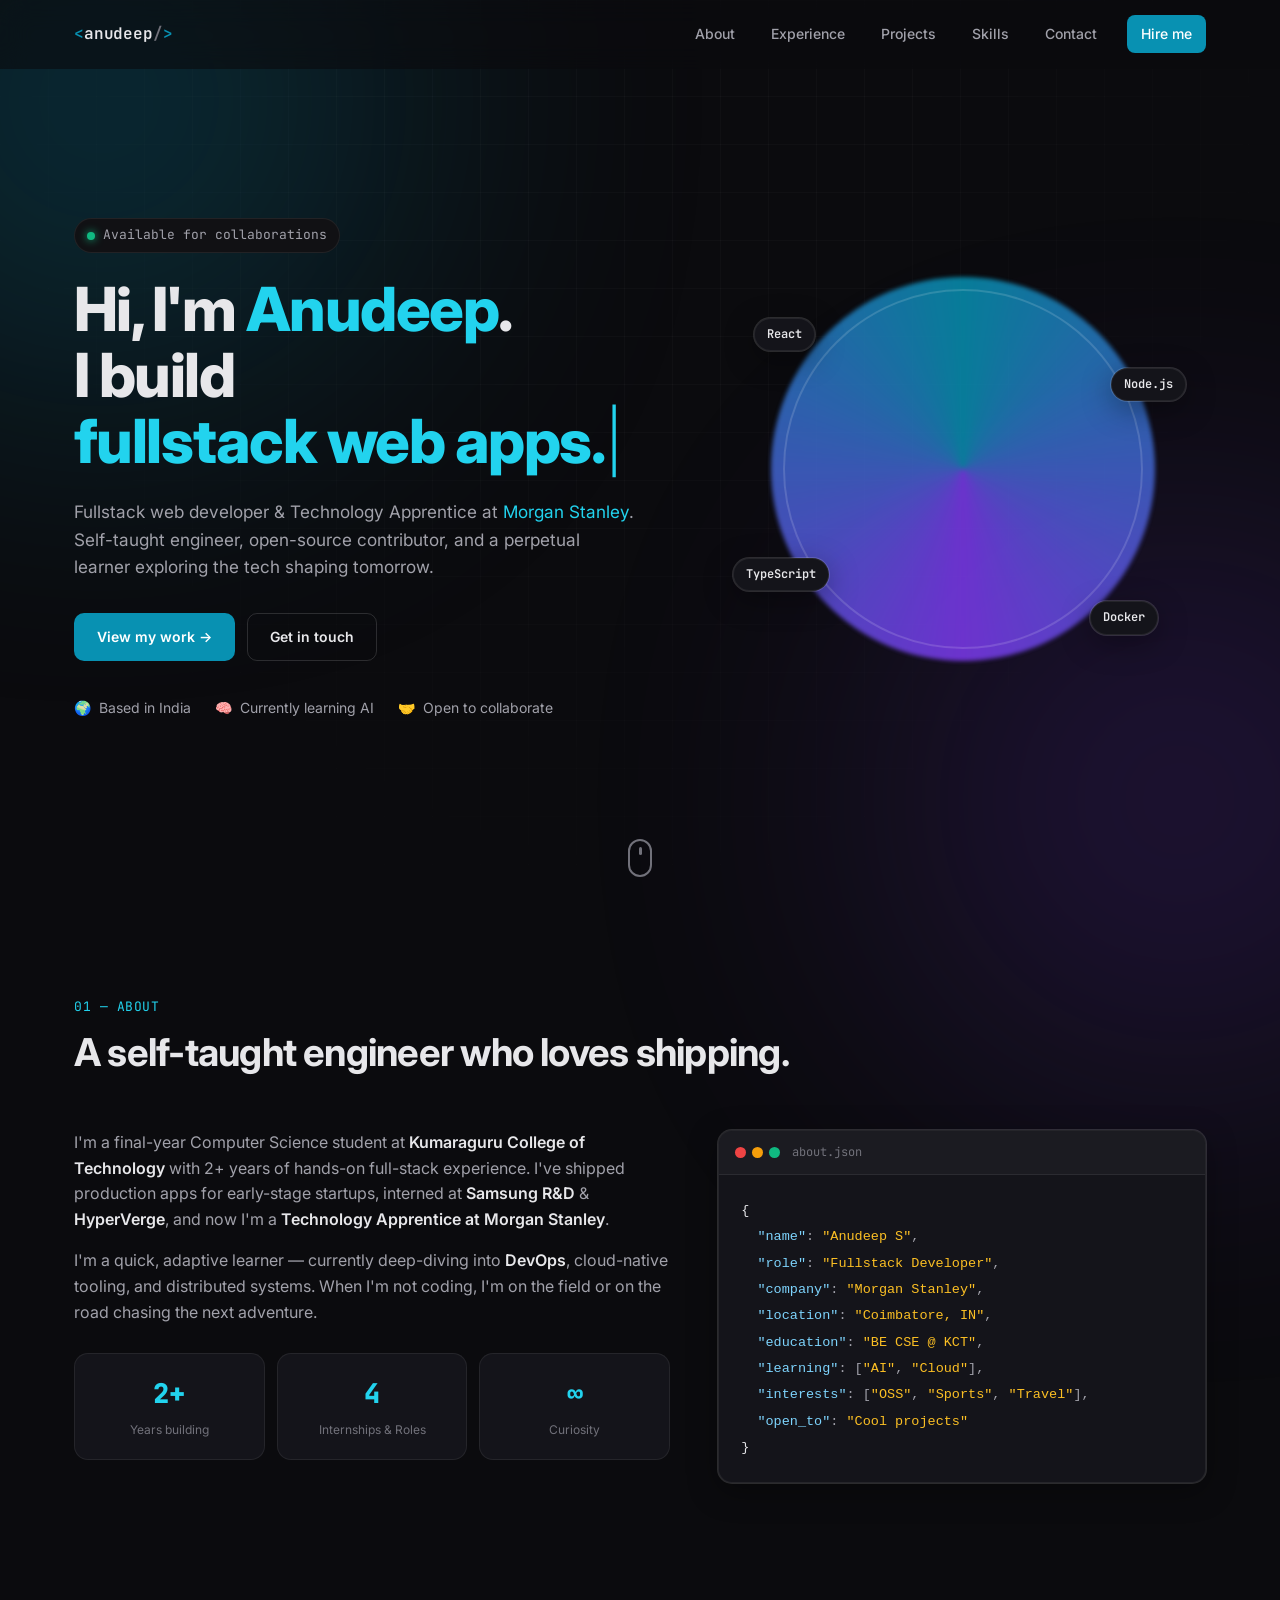
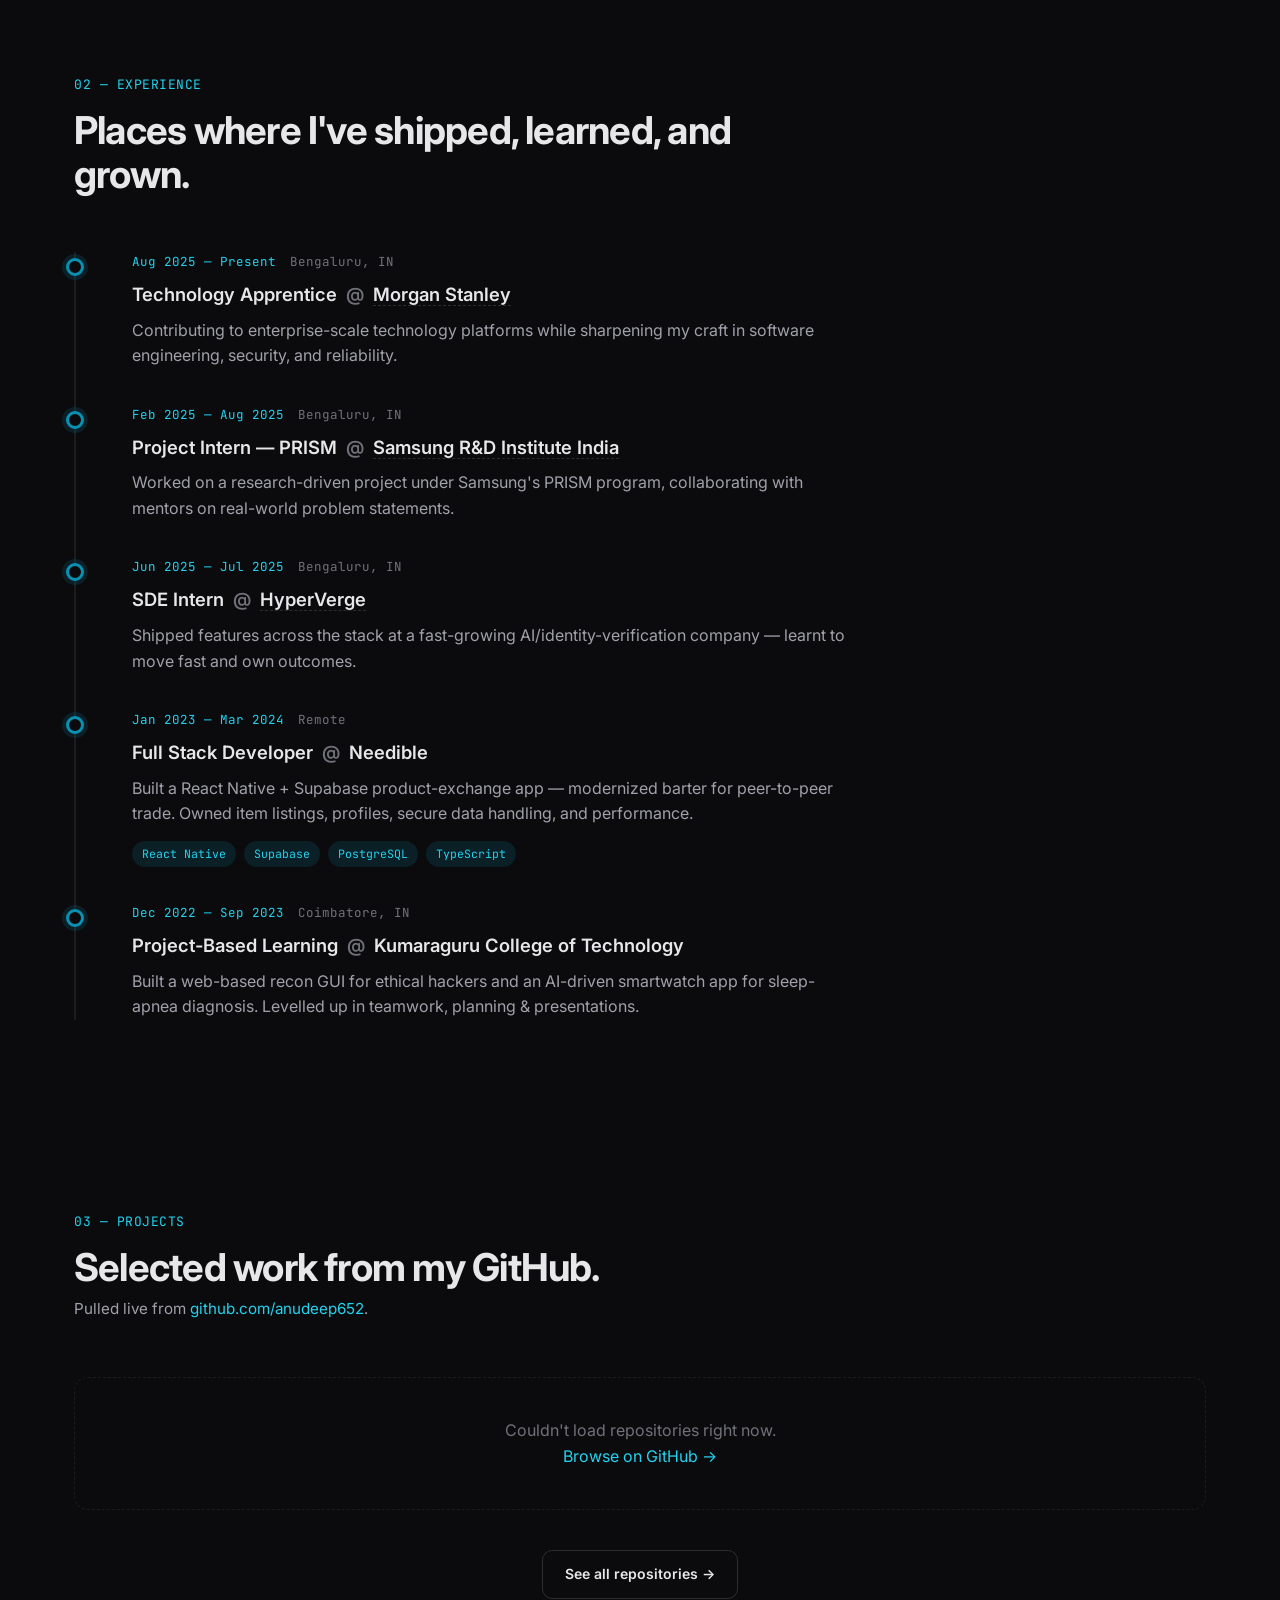
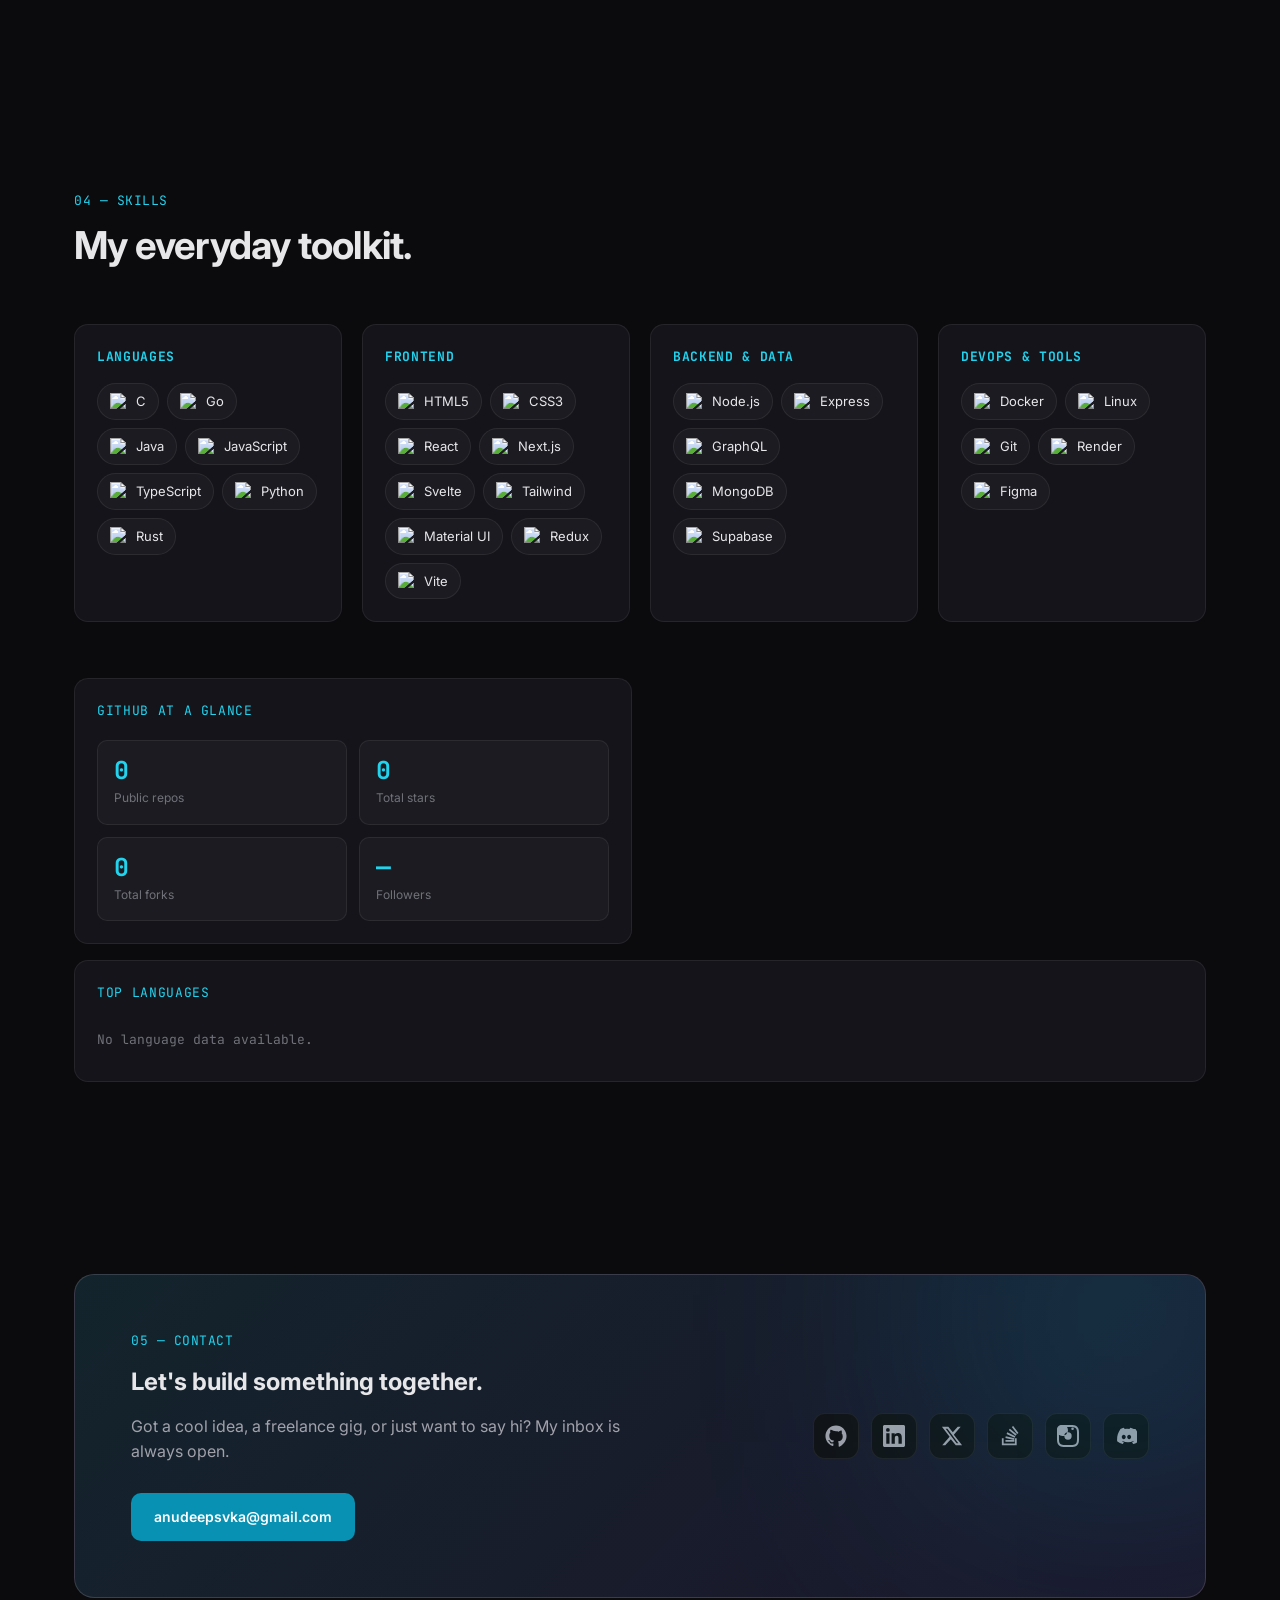
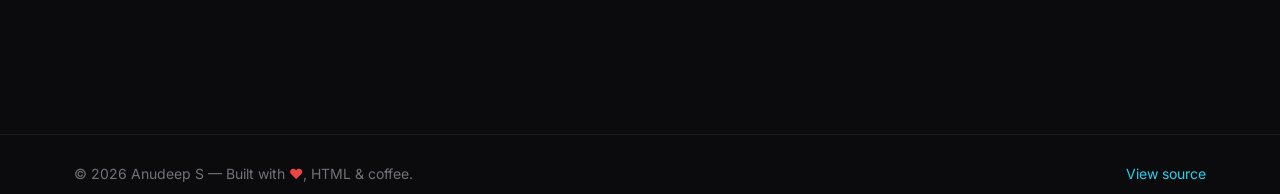
==== index.html @ e8a128c2 "add portfolio page" ====
<!doctype html>
<html lang="en">
  <head>
    <meta charset="UTF-8" />
    <meta http-equiv="X-UA-Compatible" content="IE=edge" />
    <meta name="viewport" content="width=device-width, initial-scale=1.0" />
    <meta name="theme-color" content="#0891b2" />

    <title>Anudeep S — Fullstack Developer</title>
    <meta
      name="description"
      content="Anudeep S — Fullstack Web Developer, Technology Apprentice at Morgan Stanley. Engineer by passion, tech explorer, open-source contributor."
    />
    <meta name="author" content="Anudeep S" />
    <meta
      name="keywords"
      content="Anudeep, Anudeep S, Fullstack Developer, Morgan Stanley, Portfolio, React, Node.js, TypeScript, Coimbatore, India"
    />

    <!-- Open Graph -->
    <meta property="og:type" content="website" />
    <meta property="og:title" content="Anudeep S — Fullstack Developer" />
    <meta
      property="og:description"
      content="Engineer by passion. Building & sharing through code. Technology Apprentice @ Morgan Stanley."
    />
    <meta property="og:url" content="https://anudeep.live" />
    <meta property="og:image" content="https://github.com/anudeep652.png" />

    <!-- Twitter -->
    <meta name="twitter:card" content="summary_large_image" />
    <meta name="twitter:title" content="Anudeep S — Fullstack Developer" />
    <meta
      name="twitter:description"
      content="Engineer by passion. Building & sharing through code."
    />
    <meta name="twitter:image" content="https://github.com/anudeep652.png" />

    <link rel="canonical" href="https://anudeep.live" />

    <!-- Favicon -->
    <link
      rel="icon"
      type="image/svg+xml"
      href="data:image/svg+xml,%3Csvg xmlns='http://www.w3.org/2000/svg' viewBox='0 0 100 100'%3E%3Crect width='100' height='100' rx='22' fill='%231c1917'/%3E%3Ctext x='50' y='66' font-family='ui-monospace,Menlo,monospace' font-size='52' font-weight='700' text-anchor='middle' fill='%230891b2'%3EA%3C/text%3E%3C/svg%3E"
    />

    <!-- Fonts -->
    <link rel="preconnect" href="https://fonts.googleapis.com" />
    <link rel="preconnect" href="https://fonts.gstatic.com" crossorigin />
    <link
      href="https://fonts.googleapis.com/css2?family=Inter:wght@300;400;500;600;700;800&family=JetBrains+Mono:wght@400;500;600&display=swap"
      rel="stylesheet"
    />

    <link rel="stylesheet" href="assets/style.css" />
  </head>
  <body>
    <!-- Background -->
    <div class="bg-grid" aria-hidden="true"></div>
    <div class="bg-glow bg-glow-1" aria-hidden="true"></div>
    <div class="bg-glow bg-glow-2" aria-hidden="true"></div>

    <!-- Navbar -->
    <header class="nav" id="nav">
      <div class="container nav-inner">
        <a href="#home" class="nav-logo">
          <span class="logo-bracket">&lt;</span>anudeep<span class="logo-slash"
            >/</span
          ><span class="logo-bracket">&gt;</span>
        </a>

        <nav class="nav-links" id="navLinks">
          <a href="#about">About</a>
          <a href="#experience">Experience</a>
          <a href="#projects">Projects</a>
          <a href="#skills">Skills</a>
          <a href="#contact">Contact</a>
          <a class="nav-cta" href="mailto:anudeepsvka@gmail.com">Hire me</a>
        </nav>

        <button
          class="nav-toggle"
          id="navToggle"
          aria-label="Toggle navigation"
          aria-expanded="false"
        >
          <span></span><span></span><span></span>
        </button>
      </div>
    </header>

    <main>
      <!-- Hero -->
      <section class="hero" id="home">
        <div class="container hero-inner">
          <div class="hero-left reveal">
            <p class="eyebrow">
              <span class="dot"></span> Available for collaborations
            </p>
            <h1 class="hero-title">
              Hi, I'm <span class="accent">Anudeep</span>.<br />
              <span class="typed-wrap"
                >I build <span id="typed" class="typed"></span
                ><span class="caret">|</span></span
              >
            </h1>
            <p class="hero-sub">
              Fullstack web developer & Technology Apprentice at
              <a
                href="https://www.morganstanley.com"
                target="_blank"
                rel="noreferrer"
                >Morgan Stanley</a
              >. Self-taught engineer, open-source contributor, and a perpetual
              learner exploring the tech shaping tomorrow.
            </p>

            <div class="hero-cta">
              <a class="btn btn-primary" href="#projects">View my work →</a>
              <a class="btn btn-ghost" href="mailto:anudeepsvka@gmail.com"
                >Get in touch</a
              >
            </div>

            <ul class="hero-meta">
              <li><span>🌍</span> Based in India</li>
              <li><span>🧠</span> Currently learning AI</li>
              <li><span>🤝</span> Open to collaborate</li>
            </ul>
          </div>

          <div class="hero-right reveal">
            <div class="avatar-wrap">
              <div class="avatar-ring"></div>
              <img
                class="avatar"
                src="https://github.com/anudeep652.png?size=460"
                alt="Anudeep S"
                loading="lazy"
                onerror="
                  this.onerror = null;
                  this.src = 'https://avatars.githubusercontent.com/anudeep652';
                "
              />
              <div class="floater f1">React</div>
              <div class="floater f2">Node.js</div>
              <div class="floater f3">TypeScript</div>
              <div class="floater f4">Docker</div>
            </div>
          </div>
        </div>

        <a href="#about" class="scroll-cue" aria-label="Scroll to about">
          <span></span>
        </a>
      </section>

      <!-- About -->
      <section class="section" id="about">
        <div class="container">
          <div class="section-head reveal">
            <p class="kicker">01 — About</p>
            <h2>A self-taught engineer who loves shipping.</h2>
          </div>

          <div class="about-grid">
            <div class="about-text reveal">
              <p>
                I'm a final-year Computer Science student at
                <strong>Kumaraguru College of Technology</strong> with 2+ years
                of hands-on full-stack experience. I've shipped production apps
                for early-stage startups, interned at
                <strong>Samsung R&amp;D</strong> &amp;
                <strong>HyperVerge</strong>, and now I'm a
                <strong>Technology Apprentice at Morgan Stanley</strong>.
              </p>
              <p>
                I'm a quick, adaptive learner — currently deep-diving into
                <strong>DevOps</strong>, cloud-native tooling, and distributed
                systems. When I'm not coding, I'm on the field or on the road
                chasing the next adventure.
              </p>

              <div class="quick-facts">
                <div class="fact">
                  <span class="fact-num">2+</span>
                  <span class="fact-label">Years building</span>
                </div>
                <div class="fact">
                  <span class="fact-num">4</span>
                  <span class="fact-label">Internships &amp; Roles</span>
                </div>
                <div class="fact">
                  <span class="fact-num">∞</span>
                  <span class="fact-label">Curiosity</span>
                </div>
              </div>
            </div>

            <aside class="about-card reveal">
              <div class="card-header">
                <span class="card-dots"><i></i><i></i><i></i></span>
                <span class="card-title">about.json</span>
              </div>
              <pre class="card-body"><code><span class="tk-p">{</span>
  <span class="tk-k">"name"</span>: <span class="tk-s">"Anudeep S"</span>,
  <span class="tk-k">"role"</span>: <span class="tk-s">"Fullstack Developer"</span>,
  <span class="tk-k">"company"</span>: <span class="tk-s">"Morgan Stanley"</span>,
  <span class="tk-k">"location"</span>: <span class="tk-s">"Coimbatore, IN"</span>,
  <span class="tk-k">"education"</span>: <span class="tk-s">"BE CSE @ KCT"</span>,
  <span class="tk-k">"learning"</span>: [<span class="tk-s">"AI"</span>, <span class="tk-s">"Cloud"</span>],
  <span class="tk-k">"interests"</span>: [<span class="tk-s">"OSS"</span>, <span class="tk-s">"Sports"</span>, <span class="tk-s">"Travel"</span>],
  <span class="tk-k">"open_to"</span>: <span class="tk-s">"Cool projects"</span>
<span class="tk-p">}</span></code></pre>
            </aside>
          </div>
        </div>
      </section>

      <!-- Experience -->
      <section class="section" id="experience">
        <div class="container">
          <div class="section-head reveal">
            <p class="kicker">02 — Experience</p>
            <h2>Places where I've shipped, learned, and grown.</h2>
          </div>

          <ol class="timeline">
            <li class="t-item reveal">
              <div class="t-dot"></div>
              <div class="t-content">
                <div class="t-meta">
                  <span class="t-date">Aug 2025 — Present</span>
                  <span class="t-loc">Bengaluru, IN</span>
                </div>
                <h3>
                  Technology Apprentice <span class="at">@</span>
                  <a
                    href="https://www.morganstanley.com"
                    target="_blank"
                    rel="noreferrer"
                    >Morgan Stanley</a
                  >
                </h3>
                <p>
                  Contributing to enterprise-scale technology platforms while
                  sharpening my craft in software engineering, security, and
                  reliability.
                </p>
              </div>
            </li>

            <li class="t-item reveal">
              <div class="t-dot"></div>
              <div class="t-content">
                <div class="t-meta">
                  <span class="t-date">Feb 2025 — Aug 2025</span>
                  <span class="t-loc">Bengaluru, IN</span>
                </div>
                <h3>
                  Project Intern — PRISM <span class="at">@</span>
                  <a
                    href="https://research.samsung.com/sri-b"
                    target="_blank"
                    rel="noreferrer"
                    >Samsung R&amp;D Institute India</a
                  >
                </h3>
                <p>
                  Worked on a research-driven project under Samsung's PRISM
                  program, collaborating with mentors on real-world problem
                  statements.
                </p>
              </div>
            </li>

            <li class="t-item reveal">
              <div class="t-dot"></div>
              <div class="t-content">
                <div class="t-meta">
                  <span class="t-date">Jun 2025 — Jul 2025</span>
                  <span class="t-loc">Bengaluru, IN</span>
                </div>
                <h3>
                  SDE Intern <span class="at">@</span>
                  <a
                    href="https://hyperverge.co"
                    target="_blank"
                    rel="noreferrer"
                    >HyperVerge</a
                  >
                </h3>
                <p>
                  Shipped features across the stack at a fast-growing
                  AI/identity-verification company — learnt to move fast and own
                  outcomes.
                </p>
              </div>
            </li>

            <li class="t-item reveal">
              <div class="t-dot"></div>
              <div class="t-content">
                <div class="t-meta">
                  <span class="t-date">Jan 2023 — Mar 2024</span>
                  <span class="t-loc">Remote</span>
                </div>
                <h3>Full Stack Developer <span class="at">@</span> Needible</h3>
                <p>
                  Built a React Native + Supabase product-exchange app —
                  modernized barter for peer-to-peer trade. Owned item listings,
                  profiles, secure data handling, and performance.
                </p>
                <ul class="t-tags">
                  <li>React Native</li>
                  <li>Supabase</li>
                  <li>PostgreSQL</li>
                  <li>TypeScript</li>
                </ul>
              </div>
            </li>

            <li class="t-item reveal">
              <div class="t-dot"></div>
              <div class="t-content">
                <div class="t-meta">
                  <span class="t-date">Dec 2022 — Sep 2023</span>
                  <span class="t-loc">Coimbatore, IN</span>
                </div>
                <h3>
                  Project-Based Learning <span class="at">@</span> Kumaraguru
                  College of Technology
                </h3>
                <p>
                  Built a web-based recon GUI for ethical hackers and an
                  AI-driven smartwatch app for sleep-apnea diagnosis. Levelled
                  up in teamwork, planning &amp; presentations.
                </p>
              </div>
            </li>
          </ol>
        </div>
      </section>

      <!-- Projects -->
      <section class="section" id="projects">
        <div class="container">
          <div class="section-head reveal">
            <p class="kicker">03 — Projects</p>
            <h2>Selected work from my GitHub.</h2>
            <p class="section-sub">
              Pulled live from
              <a
                href="https://github.com/anudeep652"
                target="_blank"
                rel="noreferrer"
                >github.com/anudeep652</a
              >.
            </p>
          </div>

          <div id="projectsGrid" class="projects-grid">
            <!-- Skeleton loaders -->
            <div class="proj-card skeleton"></div>
            <div class="proj-card skeleton"></div>
            <div class="proj-card skeleton"></div>
            <div class="proj-card skeleton"></div>
            <div class="proj-card skeleton"></div>
            <div class="proj-card skeleton"></div>
          </div>

          <div class="center reveal">
            <a
              class="btn btn-ghost"
              href="https://github.com/anudeep652?tab=repositories"
              target="_blank"
              rel="noreferrer"
              >See all repositories →</a
            >
          </div>
        </div>
      </section>

      <!-- Skills -->
      <section class="section" id="skills">
        <div class="container">
          <div class="section-head reveal">
            <p class="kicker">04 — Skills</p>
            <h2>My everyday toolkit.</h2>
          </div>

          <div class="skills-wrap">
            <div class="skill-group reveal">
              <h4>Languages</h4>
              <div
                class="skill-chips"
                data-skills='[
              ["C","https://docs.microsoft.com/en-us/cpp/?view=msvc-170","c-colored.svg"],
              ["Go","https://go.dev/doc/","go-colored.svg"],
              ["Java","https://www.oracle.com/java/","java-colored.svg"],
              ["JavaScript","https://developer.mozilla.org/en-US/docs/Web/JavaScript","javascript-colored.svg"],
              ["TypeScript","https://www.typescriptlang.org/","typescript-colored.svg"],
              ["Python","https://www.python.org/","python-colored.svg"],
              ["Rust","https://www.rust-lang.org/","rust-colored.svg"]
            ]'
              ></div>
            </div>

            <div class="skill-group reveal">
              <h4>Frontend</h4>
              <div
                class="skill-chips"
                data-skills='[
              ["HTML5","https://developer.mozilla.org/en-US/docs/Glossary/HTML5","html5-colored.svg"],
              ["CSS3","https://www.w3.org/TR/CSS/#css","css3-colored.svg"],
              ["React","https://reactjs.org/","react-colored.svg"],
              ["Next.js","https://nextjs.org/docs","nextjs-colored.svg"],
              ["Svelte","https://svelte.dev/","svelte-colored.svg"],
              ["Tailwind","https://tailwindcss.com/","tailwindcss-colored.svg"],
              ["Material UI","https://mui.com/","materialui-colored.svg"],
              ["Redux","https://redux.js.org/","redux-colored.svg"],
              ["Vite","https://vitejs.dev/","vite-colored.svg"]
            ]'
              ></div>
            </div>

            <div class="skill-group reveal">
              <h4>Backend &amp; Data</h4>
              <div
                class="skill-chips"
                data-skills='[
              ["Node.js","https://nodejs.org/en/","nodejs-colored.svg"],
              ["Express","https://expressjs.com/","express-colored.svg"],
              ["GraphQL","https://graphql.org/","graphql-colored.svg"],
              ["MongoDB","https://www.mongodb.com/","mongodb-colored.svg"],
              ["Supabase","https://supabase.io/","supabase-colored.svg"]
            ]'
              ></div>
            </div>

            <div class="skill-group reveal">
              <h4>DevOps &amp; Tools</h4>
              <div
                class="skill-chips"
                data-skills='[
              ["Docker","https://www.docker.com/","docker-colored.svg"],
              ["Linux","https://www.linux.org","linux-colored.svg"],
              ["Git","https://git-scm.com/","git-colored.svg"],
              ["Render","https://render.com/","render-colored.svg"],
              ["Figma","https://www.figma.com/","figma-colored.svg"]
            ]'
              ></div>
            </div>
          </div>

          <div class="gh-stats reveal">
            <div class="stat-panel">
              <p class="stat-panel-title">GitHub at a glance</p>
              <div class="stat-grid" id="ghStats" aria-live="polite">
                <div class="stat-num-card skeleton-mini"></div>
                <div class="stat-num-card skeleton-mini"></div>
                <div class="stat-num-card skeleton-mini"></div>
                <div class="stat-num-card skeleton-mini"></div>
              </div>
            </div>

            <div class="stat-panel stat-streak-wrap">
              <p class="stat-panel-title">Contribution streak</p>
              <img
                class="stat-streak"
                loading="lazy"
                src="https://github-readme-streak-stats.herokuapp.com/?user=anudeep652&stroke=ffffff&background=14141a&ring=0891b2&fire=0891b2&currStreakNum=ffffff&currStreakLabel=0891b2&sideNums=ffffff&sideLabels=ffffff&dates=a1a1aa&hide_border=true"
                alt="GitHub contribution streak"
                onerror="this.closest('.stat-panel').style.display = 'none'"
              />
            </div>

            <div class="stat-panel stat-panel-wide">
              <p class="stat-panel-title">Top languages</p>
              <div class="lang-bars" id="ghLangs" aria-live="polite">
                <div class="lang-bar-placeholder">Loading languages…</div>
              </div>
            </div>
          </div>
        </div>
      </section>

      <!-- Contact -->
      <section class="section" id="contact">
        <div class="container">
          <div class="contact-card reveal">
            <div>
              <p class="kicker">05 — Contact</p>
              <h2>Let's build something together.</h2>
              <p class="contact-sub">
                Got a cool idea, a freelance gig, or just want to say hi? My
                inbox is always open.
              </p>
              <a class="btn btn-primary" href="mailto:anudeepsvka@gmail.com"
                >anudeepsvka@gmail.com</a
              >
            </div>

            <ul class="socials" aria-label="Social links">
              <li>
                <a
                  href="https://github.com/anudeep652"
                  target="_blank"
                  rel="noreferrer"
                  aria-label="GitHub"
                >
                  <svg
                    viewBox="0 0 24 24"
                    width="22"
                    height="22"
                    fill="currentColor"
                    aria-hidden="true"
                  >
                    <path
                      d="M12 .5C5.73.5.5 5.73.5 12c0 5.08 3.29 9.39 7.86 10.91.58.11.79-.25.79-.56v-2.18c-3.2.7-3.88-1.36-3.88-1.36-.52-1.33-1.27-1.68-1.27-1.68-1.04-.71.08-.7.08-.7 1.15.08 1.76 1.18 1.76 1.18 1.02 1.75 2.68 1.25 3.34.96.1-.74.4-1.25.72-1.54-2.55-.29-5.23-1.28-5.23-5.69 0-1.26.45-2.29 1.18-3.1-.12-.29-.51-1.46.11-3.05 0 0 .97-.31 3.18 1.18A11.1 11.1 0 0112 6.84c.98 0 1.96.13 2.87.39 2.21-1.49 3.18-1.18 3.18-1.18.62 1.59.23 2.76.11 3.05.73.81 1.18 1.84 1.18 3.1 0 4.42-2.69 5.39-5.25 5.68.41.36.78 1.06.78 2.13v3.16c0 .31.21.68.8.56C20.21 21.39 23.5 17.08 23.5 12 23.5 5.73 18.27.5 12 .5z"
                    />
                  </svg>
                </a>
              </li>
              <li>
                <a
                  href="https://www.linkedin.com/in/anudeep-s/"
                  target="_blank"
                  rel="noreferrer"
                  aria-label="LinkedIn"
                >
                  <svg
                    viewBox="0 0 24 24"
                    width="22"
                    height="22"
                    fill="currentColor"
                    aria-hidden="true"
                  >
                    <path
                      d="M20.45 20.45h-3.55v-5.57c0-1.33-.03-3.04-1.85-3.04-1.86 0-2.14 1.45-2.14 2.94v5.67H9.36V9h3.41v1.56h.05c.48-.9 1.65-1.85 3.39-1.85 3.62 0 4.29 2.39 4.29 5.5v6.24zM5.34 7.43a2.06 2.06 0 110-4.12 2.06 2.06 0 010 4.12zM7.12 20.45H3.56V9h3.56v11.45zM22.22 0H1.77C.79 0 0 .77 0 1.72v20.56C0 23.23.79 24 1.77 24h20.45c.98 0 1.78-.77 1.78-1.72V1.72C24 .77 23.2 0 22.22 0z"
                    />
                  </svg>
                </a>
              </li>
              <li>
                <a
                  href="https://twitter.com/Anudeep1856980"
                  target="_blank"
                  rel="noreferrer"
                  aria-label="Twitter / X"
                >
                  <svg
                    viewBox="0 0 24 24"
                    width="22"
                    height="22"
                    fill="currentColor"
                    aria-hidden="true"
                  >
                    <path
                      d="M18.244 2H21.5l-7.51 8.58L23 22h-6.873l-5.39-6.49L4.62 22H1.36l8.04-9.19L1 2h7.005l4.87 5.96L18.244 2zm-1.205 18h1.83L7.06 4H5.114l11.925 16z"
                    />
                  </svg>
                </a>
              </li>
              <li>
                <a
                  href="https://stackoverflow.com/users/16038633/anudeep"
                  target="_blank"
                  rel="noreferrer"
                  aria-label="Stack Overflow"
                >
                  <svg
                    viewBox="0 0 24 24"
                    width="22"
                    height="22"
                    fill="currentColor"
                    aria-hidden="true"
                  >
                    <path
                      d="M17.36 20.13v-5.78h1.93V22H3.13v-7.65h1.93v5.78h12.3zM6.99 14.27l9.48 1.99.39-1.88-9.48-1.99-.39 1.88zM8.24 9.78l8.79 4.1.82-1.74-8.79-4.11-.82 1.75zm2.43-4.27l7.44 6.18 1.22-1.47-7.44-6.18-1.22 1.47zM15.5 1l-1.56 1.15 5.78 7.78 1.56-1.15L15.5 1zM7.05 18.23h9.69v-1.93H7.05v1.93z"
                    />
                  </svg>
                </a>
              </li>
              <li>
                <a
                  href="https://www.instagram.com/anu_deep_cr7/"
                  target="_blank"
                  rel="noreferrer"
                  aria-label="Instagram"
                >
                  <svg
                    viewBox="0 0 24 24"
                    width="22"
                    height="22"
                    fill="currentColor"
                    aria-hidden="true"
                  >
                    <path
                      d="M12 2.16c3.2 0 3.58.01 4.85.07 1.17.05 1.81.25 2.23.41.56.22.96.48 1.38.9.42.42.68.82.9 1.38.16.42.36 1.06.41 2.23.06 1.27.07 1.65.07 4.85s-.01 3.58-.07 4.85c-.05 1.17-.25 1.81-.41 2.23-.22.56-.48.96-.9 1.38-.42.42-.82.68-1.38.9-.42.16-1.06.36-2.23.41-1.27.06-1.65.07-4.85.07s-3.58-.01-4.85-.07c-1.17-.05-1.81-.25-2.23-.41-.56-.22-.96-.48-1.38-.9-.42-.42-.68-.82-.9-1.38-.16-.42-.36-1.06-.41-2.23C2.17 15.58 2.16 15.2 2.16 12s.01-3.58.07-4.85c.05-1.17.25-1.81.41-2.23.22-.56.48-.96.9-1.38.42-.42.82-.68 1.38-.9.42-.16 1.06-.36 2.23-.41C8.42 2.17 8.8 2.16 12 2.16M12 0C8.74 0 8.33.01 7.05.07 5.78.13 4.9.34 4.14.63a5.9 5.9 0 00-2.13 1.39A5.9 5.9 0 00.63 4.14C.34 4.9.13 5.78.07 7.05.01 8.33 0 8.74 0 12s.01 3.67.07 4.95c.06 1.27.27 2.15.56 2.91.3.79.7 1.46 1.39 2.13.67.69 1.34 1.09 2.13 1.39.76.29 1.64.5 2.91.56C8.33 23.99 8.74 24 12 24s3.67-.01 4.95-.07c1.27-.06 2.15-.27 2.91-.56a5.9 5.9 0 002.13-1.39 5.9 5.9 0 001.39-2.13c.29-.76.5-1.64.56-2.91.06-1.28.07-1.69.07-4.95s-.01-3.67-.07-4.95c-.06-1.27-.27-2.15-.56-2.91a5.9 5.9 0 00-1.39-2.13A5.9 5.9 0 0019.86.63C19.1.34 18.22.13 16.95.07 15.67.01 15.26 0 12 0zm0 5.84A6.16 6.16 0 105.84 12 6.16 6.16 0 0012 5.84zm0 10.16A4 4 0 1116 12a4 4 0 01-4 4zm6.41-11.85a1.44 1.44 0 11-1.44-1.44 1.44 1.44 0 011.44 1.44z"
                    />
                  </svg>
                </a>
              </li>
              <li>
                <a
                  href="https://discord.com/users/therizzard"
                  target="_blank"
                  rel="noreferrer"
                  aria-label="Discord"
                >
                  <svg
                    viewBox="0 0 24 24"
                    width="22"
                    height="22"
                    fill="currentColor"
                    aria-hidden="true"
                  >
                    <path
                      d="M20.317 4.369A19.79 19.79 0 0016.558 3a14.95 14.95 0 00-.671 1.378 18.27 18.27 0 00-5.487 0A14.96 14.96 0 009.732 3a19.74 19.74 0 00-3.762 1.369C2.79 8.92 1.953 13.36 2.372 17.74a19.93 19.93 0 005.99 3.03 14.7 14.7 0 001.276-2.07 12.84 12.84 0 01-2.012-.96c.169-.124.334-.253.494-.385a14.16 14.16 0 0012.06 0c.16.132.325.261.494.385a12.9 12.9 0 01-2.015.96 14.7 14.7 0 001.276 2.07 19.94 19.94 0 005.992-3.03c.5-5.18-.832-9.58-3.61-13.37zM9.546 15.49c-1.183 0-2.155-1.085-2.155-2.42 0-1.335.953-2.42 2.155-2.42 1.2 0 2.173 1.094 2.155 2.42 0 1.335-.954 2.42-2.155 2.42zm5.908 0c-1.183 0-2.155-1.085-2.155-2.42 0-1.335.953-2.42 2.155-2.42 1.2 0 2.173 1.094 2.155 2.42 0 1.335-.954 2.42-2.155 2.42z"
                    />
                  </svg>
                </a>
              </li>
            </ul>
          </div>
        </div>
      </section>
    </main>

    <footer class="footer">
      <div class="container footer-inner">
        <p>
          © <span id="year"></span> Anudeep S — Built with
          <span class="heart">♥</span>, HTML &amp; coffee.
        </p>
        <p>
          <a
            href="https://github.com/anudeep652/anudeep652.github.io"
            target="_blank"
            rel="noreferrer"
            >View source</a
          >
        </p>
      </div>
    </footer>

    <script src="assets/script.js"></script>
  </body>
</html>
---- assets/style.css ----
/* ============================================================
   Anudeep S — Portfolio
   Theme: Deep dark + cyan accent
============================================================ */

:root {
  --bg: #0b0b0e;
  --bg-elev: #111114;
  --bg-card: #14141a;
  --border: rgba(255, 255, 255, 0.07);
  --border-strong: rgba(255, 255, 255, 0.14);
  --text: #e7e7ea;
  --text-dim: #a1a1aa;
  --text-mute: #71717a;
  --accent: #0891b2;
  --accent-2: #22d3ee;
  --accent-soft: rgba(8, 145, 178, 0.15);
  --danger: #ef4444;
  --ring: 0 0 0 1px var(--border-strong), 0 8px 30px rgba(0, 0, 0, 0.35);
  --radius: 14px;
  --maxw: 1180px;
  --shadow-glow: 0 10px 40px -10px rgba(8, 145, 178, 0.5);
  --transition: 200ms cubic-bezier(0.4, 0, 0.2, 1);
}

* { box-sizing: border-box; margin: 0; padding: 0; }

html { scroll-behavior: smooth; -webkit-text-size-adjust: 100%; }

body {
  font-family: 'Inter', system-ui, -apple-system, sans-serif;
  background: var(--bg);
  color: var(--text);
  line-height: 1.6;
  -webkit-font-smoothing: antialiased;
  -moz-osx-font-smoothing: grayscale;
  overflow-x: hidden;
}

img { max-width: 100%; display: block; }

a { color: var(--accent-2); text-decoration: none; transition: color var(--transition); }
a:hover { color: var(--accent); }

::selection { background: var(--accent); color: #fff; }

.container {
  width: 100%;
  max-width: var(--maxw);
  margin: 0 auto;
  padding: 0 24px;
}

.center { text-align: center; }

/* ============== Background ============== */
.bg-grid {
  position: fixed;
  inset: 0;
  background-image:
    linear-gradient(rgba(255, 255, 255, 0.025) 1px, transparent 1px),
    linear-gradient(90deg, rgba(255, 255, 255, 0.025) 1px, transparent 1px);
  background-size: 48px 48px;
  mask-image: radial-gradient(ellipse at top, #000 30%, transparent 80%);
  pointer-events: none;
  z-index: 0;
}

.bg-glow {
  position: fixed;
  width: 600px;
  height: 600px;
  border-radius: 50%;
  filter: blur(140px);
  opacity: 0.25;
  pointer-events: none;
  z-index: 0;
}
.bg-glow-1 { background: var(--accent); top: -200px; left: -200px; }
.bg-glow-2 { background: #7c3aed; bottom: -200px; right: -200px; opacity: 0.18; }

main, .nav, .footer { position: relative; z-index: 1; }

/* ============== Navbar ============== */
.nav {
  position: sticky;
  top: 0;
  width: 100%;
  z-index: 100;
  backdrop-filter: blur(14px);
  -webkit-backdrop-filter: blur(14px);
  background: rgba(11, 11, 14, 0.6);
  border-bottom: 1px solid transparent;
  transition: background var(--transition), border-color var(--transition);
}

.nav.scrolled {
  background: rgba(11, 11, 14, 0.85);
  border-bottom-color: var(--border);
}

.nav-inner {
  display: flex;
  align-items: center;
  justify-content: space-between;
  height: 68px;
}

.nav-logo {
  font-family: 'JetBrains Mono', ui-monospace, monospace;
  font-weight: 600;
  font-size: 16px;
  color: var(--text);
  letter-spacing: -0.01em;
}
.logo-bracket { color: var(--accent); }
.logo-slash { color: var(--text-mute); }

.nav-links {
  display: flex;
  align-items: center;
  gap: 8px;
}

.nav-links a {
  color: var(--text-dim);
  font-size: 14px;
  font-weight: 500;
  padding: 8px 14px;
  border-radius: 8px;
  transition: color var(--transition), background var(--transition);
}
.nav-links a:hover { color: var(--text); background: rgba(255, 255, 255, 0.04); }

.nav-cta {
  background: var(--accent);
  color: #fff !important;
  margin-left: 8px;
  box-shadow: 0 0 0 1px transparent;
}
.nav-cta:hover { background: #0e9eb9 !important; box-shadow: var(--shadow-glow) !important; }

.nav-toggle {
  display: none;
  flex-direction: column;
  gap: 5px;
  background: transparent;
  border: 1px solid var(--border);
  border-radius: 8px;
  padding: 10px;
  cursor: pointer;
}
.nav-toggle span {
  width: 20px; height: 2px;
  background: var(--text);
  border-radius: 2px;
  transition: transform var(--transition), opacity var(--transition);
}
.nav-toggle[aria-expanded="true"] span:nth-child(1) { transform: translateY(7px) rotate(45deg); }
.nav-toggle[aria-expanded="true"] span:nth-child(2) { opacity: 0; }
.nav-toggle[aria-expanded="true"] span:nth-child(3) { transform: translateY(-7px) rotate(-45deg); }

/* ============== Hero ============== */
.hero {
  position: relative;
  min-height: calc(100vh - 68px);
  display: flex;
  align-items: center;
  padding: 64px 0 96px;
}

.hero-inner {
  display: grid;
  grid-template-columns: 1.2fr 1fr;
  gap: 64px;
  align-items: center;
}

.eyebrow {
  display: inline-flex;
  align-items: center;
  gap: 8px;
  font-size: 13px;
  color: var(--text-dim);
  font-family: 'JetBrains Mono', monospace;
  padding: 6px 12px;
  border: 1px solid var(--border);
  border-radius: 999px;
  background: var(--bg-elev);
  margin-bottom: 24px;
}
.eyebrow .dot {
  width: 8px; height: 8px; border-radius: 50%;
  background: #10b981;
  box-shadow: 0 0 8px #10b981;
  animation: pulse 2s ease-in-out infinite;
}

@keyframes pulse {
  0%, 100% { opacity: 1; }
  50% { opacity: 0.5; }
}

.hero-title {
  font-size: clamp(2.2rem, 5vw, 3.8rem);
  line-height: 1.08;
  letter-spacing: -0.025em;
  font-weight: 800;
  margin-bottom: 24px;
}
.accent { color: var(--accent-2); }

.typed-wrap {
  display: inline-flex;
  align-items: baseline;
  flex-wrap: wrap;
}
.typed { color: var(--accent-2); }
.caret {
  color: var(--accent-2);
  font-weight: 300;
  animation: blink 1.05s steps(2) infinite;
  margin-left: 2px;
}
@keyframes blink { 50% { opacity: 0; } }

.hero-sub {
  font-size: 1.075rem;
  color: var(--text-dim);
  max-width: 560px;
  margin-bottom: 32px;
}

.hero-cta {
  display: flex;
  gap: 12px;
  flex-wrap: wrap;
  margin-bottom: 36px;
}

.btn {
  display: inline-flex;
  align-items: center;
  justify-content: center;
  padding: 12px 22px;
  border-radius: 10px;
  font-size: 14px;
  font-weight: 600;
  cursor: pointer;
  border: 1px solid transparent;
  transition: all var(--transition);
  white-space: nowrap;
}
.btn-primary {
  background: var(--accent);
  color: #fff;
}
.btn-primary:hover {
  background: #0e9eb9;
  color: #fff;
  transform: translateY(-2px);
  box-shadow: var(--shadow-glow);
}
.btn-ghost {
  background: transparent;
  color: var(--text);
  border-color: var(--border-strong);
}
.btn-ghost:hover {
  background: rgba(255, 255, 255, 0.04);
  border-color: var(--accent);
  color: var(--accent-2);
  transform: translateY(-2px);
}

.hero-meta {
  list-style: none;
  display: flex;
  flex-wrap: wrap;
  gap: 14px 24px;
  color: var(--text-dim);
  font-size: 14px;
}
.hero-meta li { display: flex; align-items: center; gap: 8px; }

/* avatar */
.hero-right { display: flex; justify-content: center; align-items: center; }

.avatar-wrap {
  position: relative;
  width: min(360px, 80vw);
  aspect-ratio: 1 / 1;
}
.avatar {
  width: 100%; height: 100%;
  object-fit: cover;
  border-radius: 50%;
  border: 2px solid var(--border-strong);
  position: relative;
  z-index: 2;
}
.avatar-ring {
  position: absolute;
  inset: -12px;
  border-radius: 50%;
  background: conic-gradient(from 0deg, var(--accent), #7c3aed, var(--accent));
  animation: spin 12s linear infinite;
  filter: blur(2px);
  opacity: 0.85;
  z-index: 1;
}
@keyframes spin { to { transform: rotate(360deg); } }

.floater {
  position: absolute;
  font-family: 'JetBrains Mono', monospace;
  font-size: 12px;
  font-weight: 600;
  padding: 6px 12px;
  background: var(--bg-card);
  border: 1px solid var(--border);
  border-radius: 999px;
  color: var(--text);
  box-shadow: var(--ring);
  z-index: 3;
  animation: float 6s ease-in-out infinite;
}
.f1 { top: 8%;   left: -8%;  animation-delay: 0s;   }
.f2 { top: 22%;  right: -12%;animation-delay: 1.2s; }
.f3 { bottom: 16%; left: -14%; animation-delay: 2.4s; }
.f4 { bottom: 4%;  right: -4%; animation-delay: 3.6s; }

@keyframes float {
  0%, 100% { transform: translateY(0); }
  50%      { transform: translateY(-8px); }
}

.scroll-cue {
  position: absolute;
  bottom: 24px;
  left: 50%;
  transform: translateX(-50%);
  width: 24px;
  height: 38px;
  border: 2px solid var(--text-mute);
  border-radius: 14px;
  display: flex;
  justify-content: center;
  padding-top: 6px;
}
.scroll-cue span {
  width: 3px; height: 8px;
  background: var(--text-mute);
  border-radius: 2px;
  animation: scrollDot 1.6s ease-in-out infinite;
}
@keyframes scrollDot {
  0% { transform: translateY(0); opacity: 1; }
  100% { transform: translateY(12px); opacity: 0; }
}

/* ============== Section header ============== */
.section {
  padding: 96px 0;
  position: relative;
}

.section-head {
  margin-bottom: 56px;
  max-width: 760px;
}
.kicker {
  font-family: 'JetBrains Mono', monospace;
  color: var(--accent-2);
  font-size: 13px;
  letter-spacing: 0.04em;
  margin-bottom: 12px;
  text-transform: uppercase;
}
.section-head h2 {
  font-size: clamp(1.7rem, 3.4vw, 2.4rem);
  font-weight: 700;
  letter-spacing: -0.02em;
  line-height: 1.15;
}
.section-sub {
  color: var(--text-dim);
  margin-top: 8px;
  font-size: 0.95rem;
}

/* ============== About ============== */
.about-grid {
  display: grid;
  grid-template-columns: 1.1fr 0.9fr;
  gap: 48px;
  align-items: start;
}
.about-text p { color: var(--text-dim); margin-bottom: 16px; }
.about-text strong { color: var(--text); font-weight: 600; }

.quick-facts {
  margin-top: 28px;
  display: grid;
  grid-template-columns: repeat(3, 1fr);
  gap: 12px;
}
.fact {
  background: var(--bg-card);
  border: 1px solid var(--border);
  border-radius: var(--radius);
  padding: 18px;
  text-align: center;
  transition: transform var(--transition), border-color var(--transition);
}
.fact:hover { transform: translateY(-3px); border-color: var(--accent); }
.fact-num {
  display: block;
  font-size: 1.7rem;
  font-weight: 800;
  color: var(--accent-2);
  font-family: 'JetBrains Mono', monospace;
}
.fact-label { color: var(--text-mute); font-size: 12px; }

.about-card {
  background: var(--bg-card);
  border: 1px solid var(--border);
  border-radius: var(--radius);
  overflow: hidden;
  box-shadow: var(--ring);
}
.card-header {
  display: flex; align-items: center; gap: 12px;
  padding: 12px 16px;
  background: rgba(255, 255, 255, 0.03);
  border-bottom: 1px solid var(--border);
}
.card-dots { display: flex; gap: 6px; }
.card-dots i {
  width: 11px; height: 11px; border-radius: 50%;
  background: #3f3f46;
}
.card-dots i:nth-child(1) { background: #ef4444; }
.card-dots i:nth-child(2) { background: #f59e0b; }
.card-dots i:nth-child(3) { background: #10b981; }
.card-title {
  font-family: 'JetBrains Mono', monospace;
  font-size: 12px;
  color: var(--text-mute);
}
.card-body {
  padding: 22px;
  font-family: 'JetBrains Mono', monospace;
  font-size: 13.5px;
  line-height: 1.8;
  color: var(--text-dim);
  overflow-x: auto;
}
.tk-k { color: #7dd3fc; }
.tk-s { color: #fbbf24; }
.tk-p { color: var(--text); }

/* ============== Timeline ============== */
.timeline {
  list-style: none;
  position: relative;
  padding-left: 28px;
  border-left: 2px solid var(--border);
}

.t-item {
  position: relative;
  padding: 0 0 36px 28px;
}
.t-item:last-child { padding-bottom: 0; }

.t-dot {
  position: absolute;
  left: -38px;
  top: 6px;
  width: 18px; height: 18px;
  border-radius: 50%;
  background: var(--bg);
  border: 3px solid var(--accent);
  box-shadow: 0 0 0 4px rgba(8, 145, 178, 0.15);
}

.t-meta {
  display: flex; gap: 14px; flex-wrap: wrap;
  font-family: 'JetBrains Mono', monospace;
  font-size: 12.5px;
  color: var(--text-mute);
  margin-bottom: 8px;
}
.t-date { color: var(--accent-2); }
.t-content h3 {
  font-size: 1.15rem;
  font-weight: 600;
  margin-bottom: 8px;
}
.t-content h3 .at { color: var(--text-mute); margin: 0 4px; }
.t-content h3 a { color: var(--text); border-bottom: 1px dashed var(--border-strong); }
.t-content h3 a:hover { color: var(--accent-2); border-color: var(--accent-2); }
.t-content p { color: var(--text-dim); max-width: 720px; }

.t-tags {
  display: flex; gap: 8px; flex-wrap: wrap;
  list-style: none;
  margin-top: 14px;
}
.t-tags li {
  font-family: 'JetBrains Mono', monospace;
  font-size: 11.5px;
  padding: 4px 10px;
  background: var(--accent-soft);
  color: var(--accent-2);
  border-radius: 999px;
}

/* ============== Projects ============== */
.projects-grid {
  display: grid;
  grid-template-columns: repeat(auto-fill, minmax(310px, 1fr));
  gap: 20px;
  margin-bottom: 40px;
}

.proj-card {
  position: relative;
  background: var(--bg-card);
  border: 1px solid var(--border);
  border-radius: var(--radius);
  padding: 22px;
  display: flex;
  flex-direction: column;
  min-height: 200px;
  transition: transform var(--transition), border-color var(--transition), box-shadow var(--transition);
  overflow: hidden;
}
.proj-card::before {
  content: '';
  position: absolute;
  inset: 0;
  background: radial-gradient(600px circle at var(--mx, 50%) var(--my, 0%), rgba(8, 145, 178, 0.12), transparent 40%);
  opacity: 0;
  transition: opacity var(--transition);
  pointer-events: none;
}
.proj-card:hover {
  transform: translateY(-4px);
  border-color: var(--border-strong);
  box-shadow: 0 12px 40px -12px rgba(0, 0, 0, 0.6);
}
.proj-card:hover::before { opacity: 1; }

.proj-card .proj-head {
  display: flex; align-items: center; justify-content: space-between;
  margin-bottom: 10px;
}
.proj-card .proj-icon {
  width: 36px; height: 36px;
  display: flex; align-items: center; justify-content: center;
  background: var(--accent-soft);
  color: var(--accent-2);
  border-radius: 8px;
}
.proj-card .proj-actions { display: flex; gap: 6px; }
.proj-card .proj-actions a {
  color: var(--text-mute);
  padding: 4px;
  border-radius: 6px;
  display: flex;
  align-items: center;
}
.proj-card .proj-actions a:hover { color: var(--accent-2); background: rgba(255, 255, 255, 0.04); }

.proj-card h3 {
  font-size: 1.05rem;
  font-weight: 600;
  margin-bottom: 8px;
  word-break: break-word;
}
.proj-card h3 a { color: var(--text); }
.proj-card h3 a:hover { color: var(--accent-2); }

.proj-card p {
  color: var(--text-dim);
  font-size: 13.5px;
  flex: 1;
  margin-bottom: 16px;
  display: -webkit-box;
  -webkit-line-clamp: 3;
  -webkit-box-orient: vertical;
  overflow: hidden;
}

.proj-meta {
  display: flex;
  gap: 14px;
  font-size: 12px;
  color: var(--text-mute);
  font-family: 'JetBrains Mono', monospace;
  align-items: center;
  flex-wrap: wrap;
}
.proj-meta .lang-dot {
  display: inline-block;
  width: 10px; height: 10px;
  border-radius: 50%;
  margin-right: 6px;
  vertical-align: middle;
}
.proj-meta span svg {
  vertical-align: middle;
  margin-right: 4px;
}

.proj-error, .proj-empty {
  grid-column: 1 / -1;
  text-align: center;
  color: var(--text-mute);
  padding: 40px;
  border: 1px dashed var(--border);
  border-radius: var(--radius);
}

.skeleton {
  background: linear-gradient(90deg, var(--bg-card) 0%, #1a1a22 50%, var(--bg-card) 100%);
  background-size: 200% 100%;
  animation: shimmer 1.6s linear infinite;
  border: 1px solid var(--border);
}
@keyframes shimmer {
  0% { background-position: 200% 0; }
  100% { background-position: -200% 0; }
}

/* ============== Skills ============== */
.skills-wrap {
  display: grid;
  grid-template-columns: repeat(auto-fit, minmax(260px, 1fr));
  gap: 20px;
}

.skill-group {
  background: var(--bg-card);
  border: 1px solid var(--border);
  border-radius: var(--radius);
  padding: 22px;
  transition: border-color var(--transition);
}
.skill-group:hover { border-color: var(--border-strong); }

.skill-group h4 {
  font-size: 13px;
  font-family: 'JetBrains Mono', monospace;
  color: var(--accent-2);
  margin-bottom: 16px;
  letter-spacing: 0.05em;
  text-transform: uppercase;
}

.skill-chips {
  display: flex;
  flex-wrap: wrap;
  gap: 8px;
}

.chip {
  display: inline-flex;
  align-items: center;
  gap: 8px;
  padding: 7px 12px;
  background: rgba(255, 255, 255, 0.03);
  border: 1px solid var(--border);
  border-radius: 999px;
  font-size: 13px;
  color: var(--text);
  transition: all var(--transition);
}
.chip:hover {
  transform: translateY(-2px);
  border-color: var(--accent);
  background: var(--accent-soft);
  color: var(--text);
}
.chip img { width: 18px; height: 18px; }

.gh-stats {
  margin-top: 56px;
  display: grid;
  grid-template-columns: 1fr 1fr;
  gap: 16px;
  align-items: stretch;
}

.stat-panel {
  background: var(--bg-card);
  border: 1px solid var(--border);
  border-radius: var(--radius);
  padding: 22px;
  display: flex;
  flex-direction: column;
  transition: border-color var(--transition);
}
.stat-panel:hover { border-color: var(--border-strong); }
.stat-panel-wide { grid-column: 1 / -1; }

.stat-panel-title {
  font-family: 'JetBrains Mono', monospace;
  color: var(--accent-2);
  font-size: 13px;
  letter-spacing: 0.05em;
  text-transform: uppercase;
  margin-bottom: 18px;
}

.stat-grid {
  display: grid;
  grid-template-columns: repeat(2, 1fr);
  gap: 12px;
  flex: 1;
}
.stat-num-card {
  background: rgba(255, 255, 255, 0.03);
  border: 1px solid var(--border);
  border-radius: 10px;
  padding: 16px;
  display: flex;
  flex-direction: column;
  gap: 4px;
  transition: border-color var(--transition), transform var(--transition);
  min-height: 76px;
}
.stat-num-card:hover {
  border-color: var(--accent);
  transform: translateY(-2px);
}
.stat-num-card .stat-num {
  font-family: 'JetBrains Mono', monospace;
  font-size: 1.55rem;
  font-weight: 700;
  color: var(--accent-2);
  line-height: 1.1;
}
.stat-num-card .stat-label {
  font-size: 12px;
  color: var(--text-mute);
}

.stat-streak-wrap { padding: 22px; align-items: stretch; }
.stat-streak {
  width: 100%;
  height: auto;
  flex: 1;
  object-fit: contain;
  border-radius: 10px;
}

.lang-bars {
  display: flex;
  flex-direction: column;
  gap: 14px;
}
.lang-bar-placeholder {
  color: var(--text-mute);
  font-size: 13px;
  font-family: 'JetBrains Mono', monospace;
  padding: 8px 0;
}
.lang-bar {
  display: grid;
  grid-template-columns: 140px 1fr 56px;
  gap: 14px;
  align-items: center;
  font-size: 13px;
}
.lang-bar-name {
  font-family: 'JetBrains Mono', monospace;
  color: var(--text);
  display: inline-flex;
  align-items: center;
  gap: 8px;
}
.lang-bar-name .lang-dot {
  display: inline-block;
  width: 10px; height: 10px;
  border-radius: 50%;
}
.lang-bar-track {
  height: 8px;
  background: rgba(255, 255, 255, 0.05);
  border-radius: 999px;
  overflow: hidden;
}
.lang-bar-fill {
  height: 100%;
  width: 0;
  background: var(--c, var(--accent));
  border-radius: 999px;
  transition: width 1.1s cubic-bezier(0.4, 0, 0.2, 1);
}
.lang-bar.in .lang-bar-fill { width: var(--w, 0%); }
.lang-bar-pct {
  font-family: 'JetBrains Mono', monospace;
  color: var(--text-mute);
  text-align: right;
  font-size: 12px;
}

.skeleton-mini {
  background: linear-gradient(90deg, rgba(255,255,255,0.03) 0%, rgba(255,255,255,0.07) 50%, rgba(255,255,255,0.03) 100%);
  background-size: 200% 100%;
  animation: shimmer 1.6s linear infinite;
}

/* ============== Contact ============== */
.contact-card {
  background:
    linear-gradient(135deg, rgba(8, 145, 178, 0.12), rgba(124, 58, 237, 0.08)),
    var(--bg-card);
  border: 1px solid var(--border-strong);
  border-radius: 20px;
  padding: 56px;
  display: grid;
  grid-template-columns: 1.5fr 1fr;
  gap: 40px;
  align-items: center;
  position: relative;
  overflow: hidden;
}
.contact-card::before {
  content: '';
  position: absolute;
  top: -50%; right: -10%;
  width: 400px; height: 400px;
  background: var(--accent);
  filter: blur(120px);
  opacity: 0.18;
  pointer-events: none;
}

.contact-sub {
  color: var(--text-dim);
  margin: 12px 0 28px;
  max-width: 520px;
}

.socials {
  list-style: none;
  display: flex;
  flex-wrap: wrap;
  gap: 12px;
  justify-content: flex-end;
}
.socials a {
  width: 46px; height: 46px;
  display: flex;
  align-items: center;
  justify-content: center;
  background: var(--bg-elev);
  border: 1px solid var(--border);
  border-radius: 12px;
  color: var(--text-dim);
  transition: all var(--transition);
}
.socials a:hover {
  color: var(--accent-2);
  border-color: var(--accent);
  transform: translateY(-3px);
  box-shadow: var(--shadow-glow);
}

/* ============== Footer ============== */
.footer {
  border-top: 1px solid var(--border);
  padding: 28px 0;
  margin-top: 40px;
}
.footer-inner {
  display: flex;
  justify-content: space-between;
  align-items: center;
  flex-wrap: wrap;
  gap: 12px;
  color: var(--text-mute);
  font-size: 14px;
}
.footer .heart { color: #ef4444; }

/* ============== Reveal animation ============== */
.reveal {
  opacity: 0;
  transform: translateY(24px);
  transition: opacity 700ms ease, transform 700ms ease;
}
.reveal.in {
  opacity: 1;
  transform: translateY(0);
}

/* ============== Responsive ============== */
@media (max-width: 960px) {
  .hero { padding: 40px 0 80px; min-height: auto; }
  .hero-inner { grid-template-columns: 1fr; gap: 56px; text-align: center; }
  .hero-meta { justify-content: center; }
  .hero-sub { margin-left: auto; margin-right: auto; }
  .hero-cta { justify-content: center; }

  .about-grid { grid-template-columns: 1fr; gap: 32px; }
  .contact-card {
    grid-template-columns: 1fr;
    padding: 36px;
    text-align: center;
  }
  .socials { justify-content: center; }
  .scroll-cue { display: none; }
}

@media (max-width: 720px) {
  .nav-toggle { display: flex; }
  .nav-links {
    position: absolute;
    top: 68px;
    left: 0; right: 0;
    flex-direction: column;
    align-items: stretch;
    background: rgba(11, 11, 14, 0.98);
    backdrop-filter: blur(14px);
    border-bottom: 1px solid var(--border);
    padding: 16px 24px 24px;
    gap: 4px;
    transform: translateY(-12px);
    opacity: 0;
    visibility: hidden;
    transition: all var(--transition);
  }
  .nav-links.open {
    transform: translateY(0);
    opacity: 1;
    visibility: visible;
  }
  .nav-links a { padding: 12px 14px; }
  .nav-cta { margin: 8px 0 0; text-align: center; }

  .section { padding: 72px 0; }
  .section-head { margin-bottom: 40px; }
  .quick-facts { grid-template-columns: 1fr 1fr; }
  .gh-stats { grid-template-columns: 1fr; }
  .lang-bar { grid-template-columns: 100px 1fr 48px; gap: 10px; }
  .floater { font-size: 11px; padding: 5px 10px; }
  .f1, .f3 { left: -4%; }
  .f2, .f4 { right: -4%; }
}

@media (max-width: 480px) {
  .container { padding: 0 18px; }
  .contact-card { padding: 28px 20px; }
  .timeline { padding-left: 22px; }
  .t-item { padding-left: 22px; }
  .t-dot { left: -32px; }
}

@media (prefers-reduced-motion: reduce) {
  *, *::before, *::after {
    animation-duration: 0.01ms !important;
    transition-duration: 0.01ms !important;
    scroll-behavior: auto !important;
  }
  .reveal { opacity: 1; transform: none; }
}
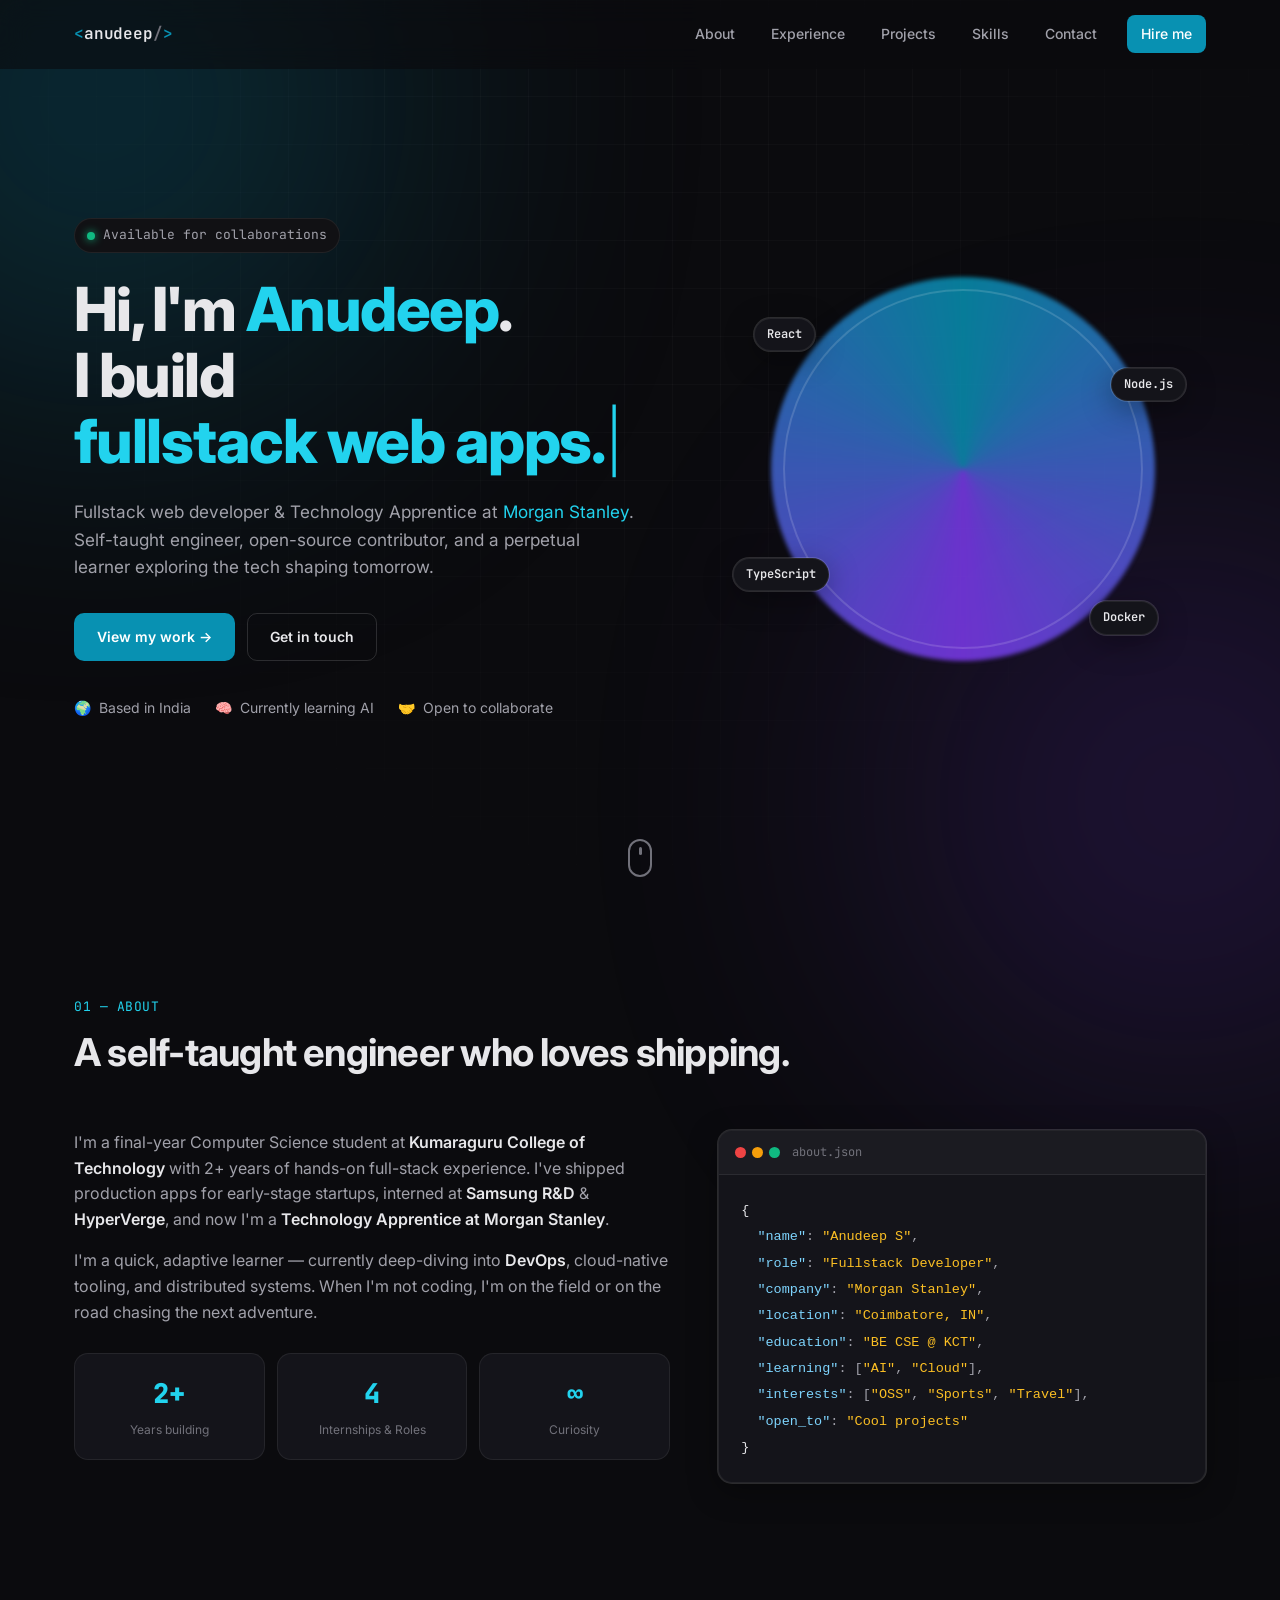
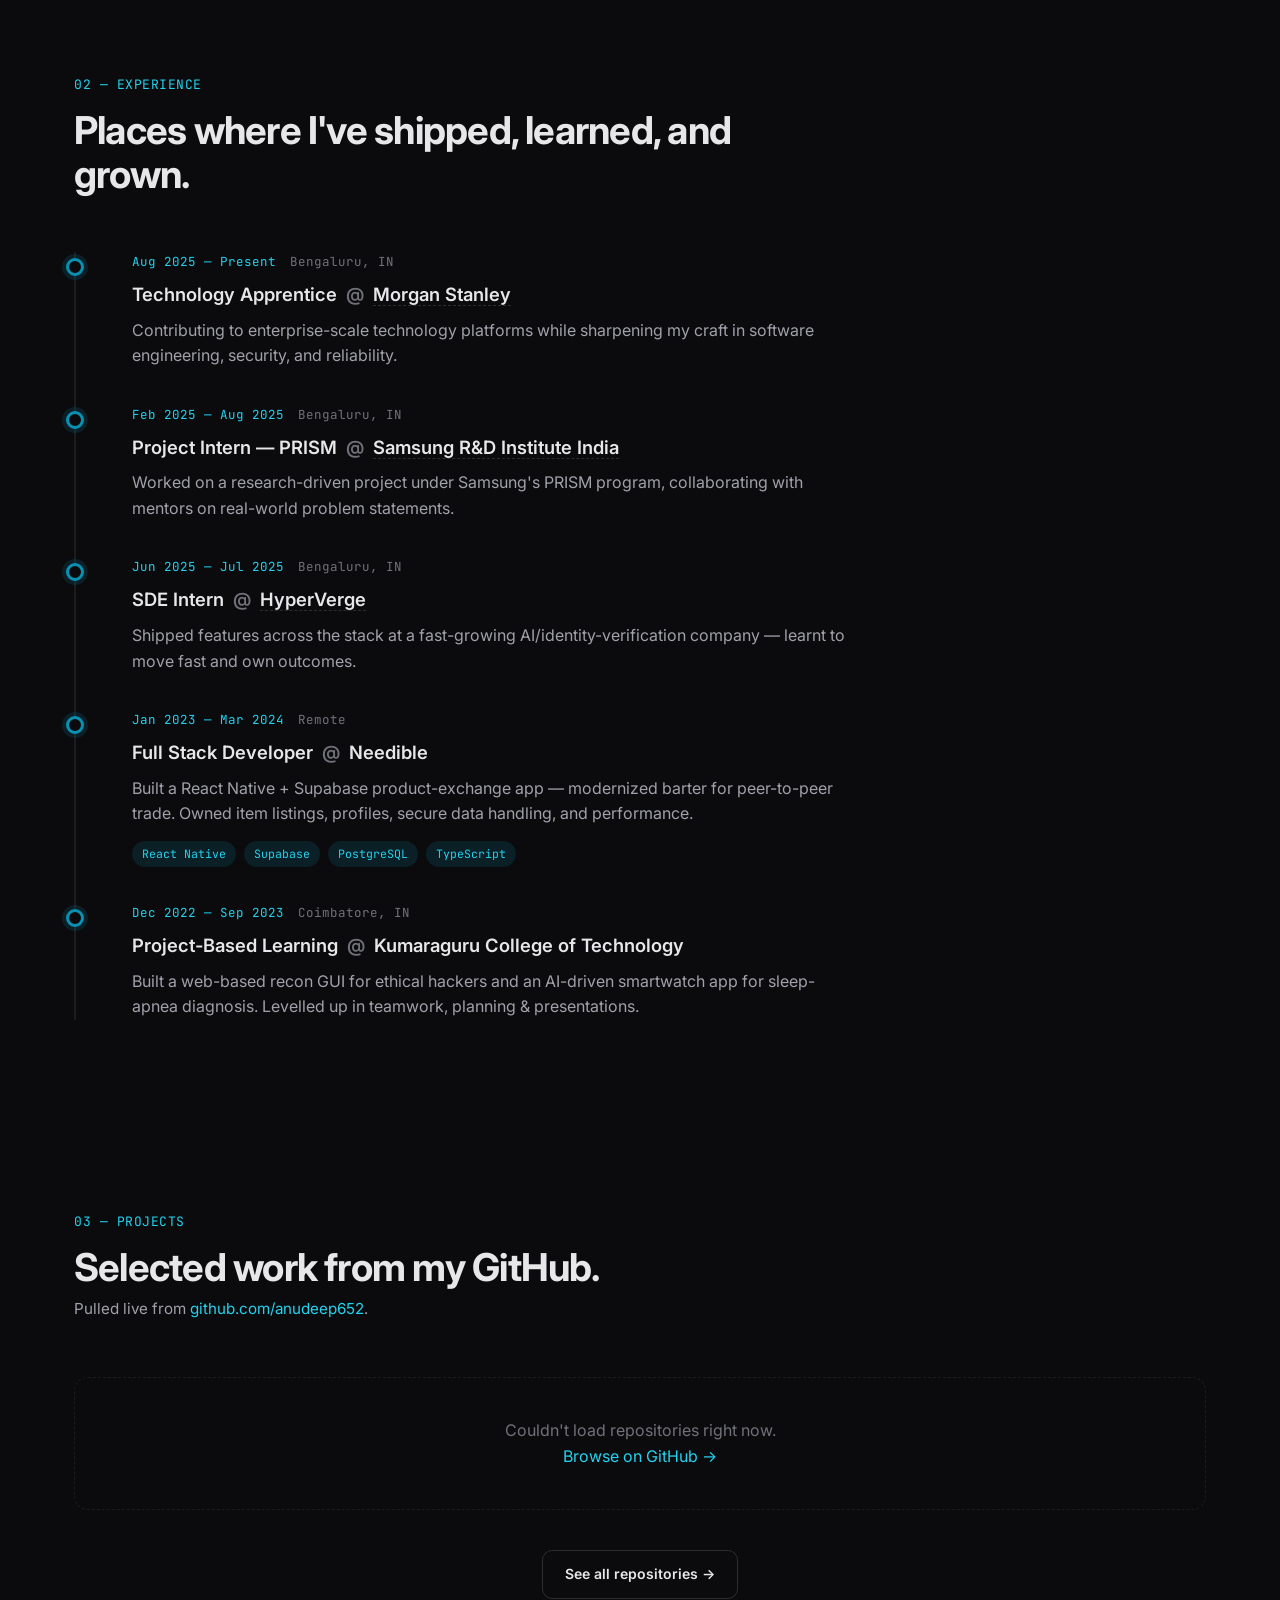
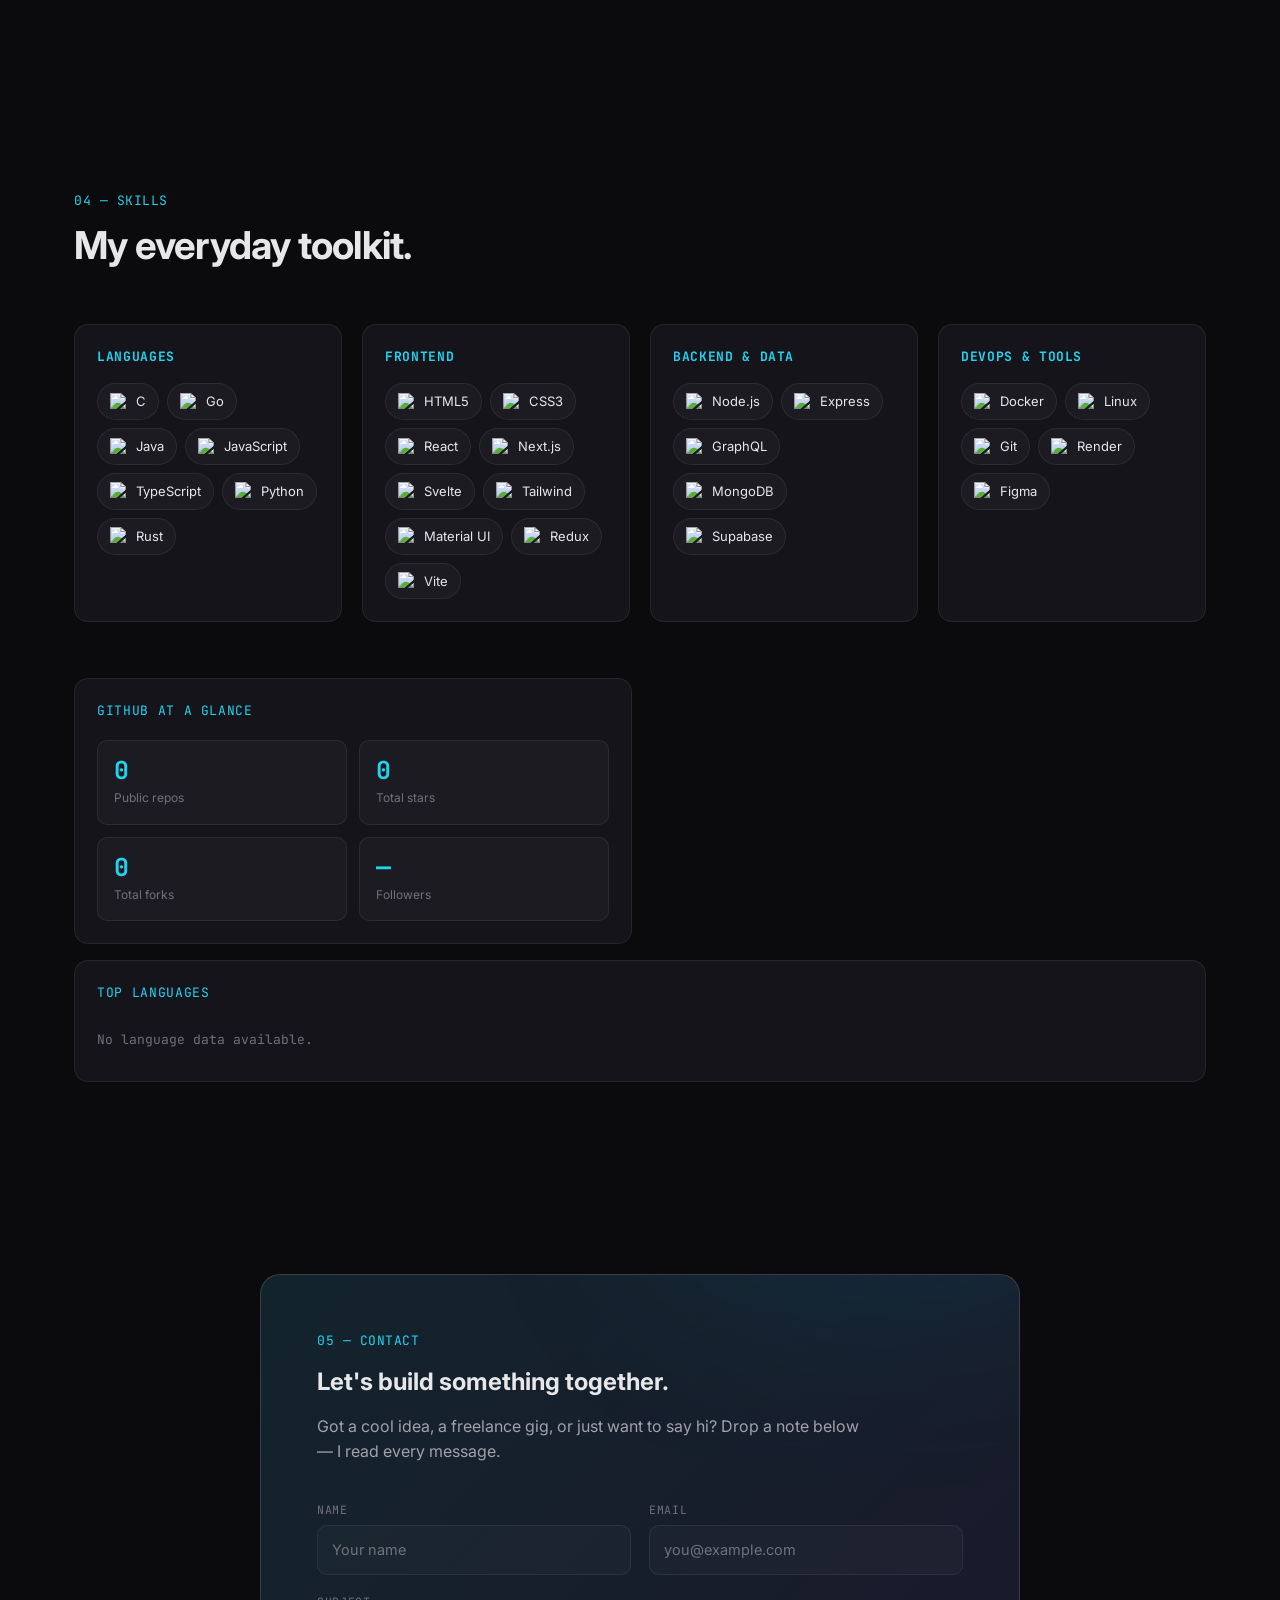
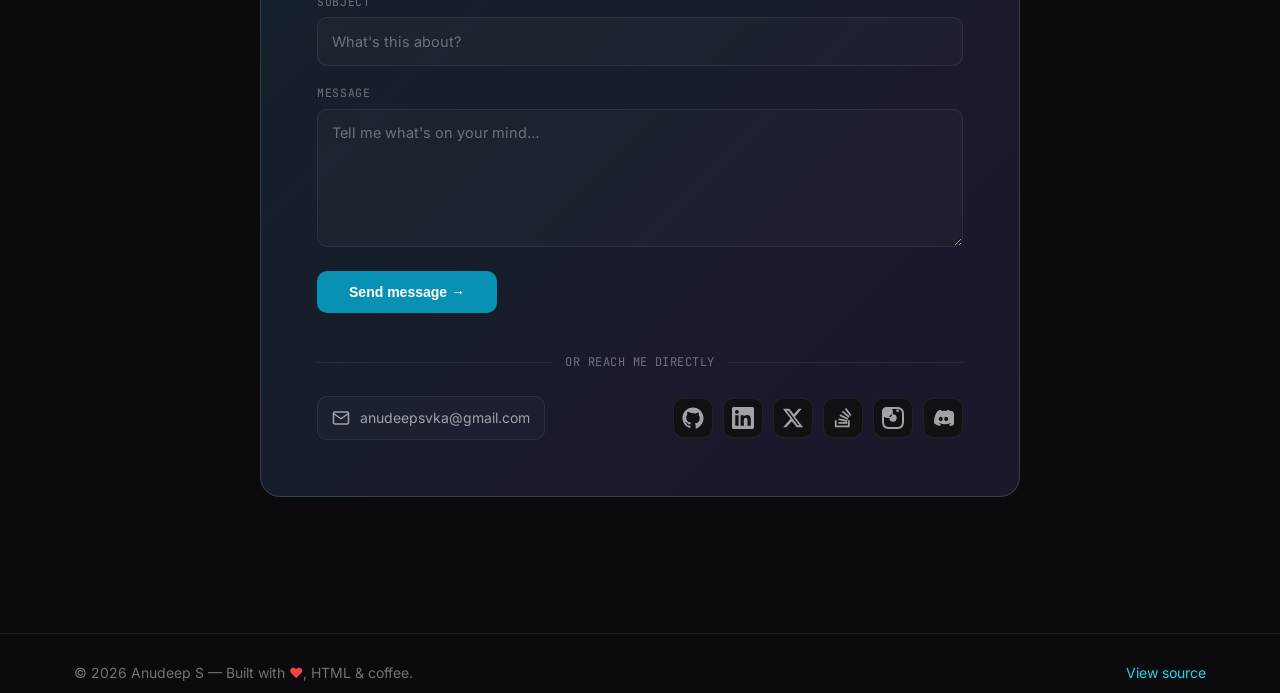
==== commit cdce6e76: "add contact form" ====
--- a/index.html
+++ b/index.html
@@ -53,6 +53,11 @@
       rel="stylesheet"
     />
 
+    <link
+      rel="stylesheet"
+      href="https://s.pageclip.co/v1/pageclip.css"
+      media="screen"
+    />
     <link rel="stylesheet" href="assets/style.css" />
   </head>
   <body>
@@ -490,140 +495,225 @@
       <section class="section" id="contact">
         <div class="container">
           <div class="contact-card reveal">
-            <div>
+            <div class="contact-header">
               <p class="kicker">05 — Contact</p>
               <h2>Let's build something together.</h2>
               <p class="contact-sub">
-                Got a cool idea, a freelance gig, or just want to say hi? My
-                inbox is always open.
+                Got a cool idea, a freelance gig, or just want to say hi? Drop a
+                note below — I read every message.
               </p>
-              <a class="btn btn-primary" href="mailto:anudeepsvka@gmail.com"
-                >anudeepsvka@gmail.com</a
+            </div>
+
+            <form
+              action="https://send.pageclip.co/66E1k4IterYPZpgZUJX3aQwJFbENhA2w/portfolio_contact_form"
+              class="pageclip-form contact-form"
+              method="post"
+              novalidate
+            >
+              <div class="form-row">
+                <label class="form-field">
+                  <span class="form-label">Name</span>
+                  <input
+                    type="text"
+                    name="name"
+                    required
+                    placeholder="Your name"
+                    autocomplete="name"
+                  />
+                </label>
+                <label class="form-field">
+                  <span class="form-label">Email</span>
+                  <input
+                    type="email"
+                    name="email"
+                    required
+                    placeholder="you@example.com"
+                    autocomplete="email"
+                  />
+                </label>
+              </div>
+
+              <label class="form-field">
+                <span class="form-label">Subject</span>
+                <input
+                  type="text"
+                  name="subject"
+                  placeholder="What's this about?"
+                />
+              </label>
+
+              <label class="form-field">
+                <span class="form-label">Message</span>
+                <textarea
+                  name="body"
+                  rows="5"
+                  required
+                  placeholder="Tell me what's on your mind…"
+                ></textarea>
+              </label>
+
+              <button
+                type="submit"
+                class="btn btn-primary pageclip-form__submit"
               >
-            </div>
-
-            <ul class="socials" aria-label="Social links">
-              <li>
-                <a
-                  href="https://github.com/anudeep652"
-                  target="_blank"
-                  rel="noreferrer"
-                  aria-label="GitHub"
+                <span>Send message →</span>
+              </button>
+            </form>
+
+            <div class="contact-alt">
+              <span class="contact-alt-line"></span>
+              <span class="contact-alt-text">Or reach me directly</span>
+              <span class="contact-alt-line"></span>
+            </div>
+
+            <div class="contact-alt-row">
+              <a
+                class="contact-email"
+                href="mailto:anudeepsvka@gmail.com"
+                aria-label="Email Anudeep"
+              >
+                <svg
+                  viewBox="0 0 24 24"
+                  width="18"
+                  height="18"
+                  fill="none"
+                  stroke="currentColor"
+                  stroke-width="2"
+                  stroke-linecap="round"
+                  stroke-linejoin="round"
+                  aria-hidden="true"
                 >
-                  <svg
-                    viewBox="0 0 24 24"
-                    width="22"
-                    height="22"
-                    fill="currentColor"
-                    aria-hidden="true"
-                  >
-                    <path
-                      d="M12 .5C5.73.5.5 5.73.5 12c0 5.08 3.29 9.39 7.86 10.91.58.11.79-.25.79-.56v-2.18c-3.2.7-3.88-1.36-3.88-1.36-.52-1.33-1.27-1.68-1.27-1.68-1.04-.71.08-.7.08-.7 1.15.08 1.76 1.18 1.76 1.18 1.02 1.75 2.68 1.25 3.34.96.1-.74.4-1.25.72-1.54-2.55-.29-5.23-1.28-5.23-5.69 0-1.26.45-2.29 1.18-3.1-.12-.29-.51-1.46.11-3.05 0 0 .97-.31 3.18 1.18A11.1 11.1 0 0112 6.84c.98 0 1.96.13 2.87.39 2.21-1.49 3.18-1.18 3.18-1.18.62 1.59.23 2.76.11 3.05.73.81 1.18 1.84 1.18 3.1 0 4.42-2.69 5.39-5.25 5.68.41.36.78 1.06.78 2.13v3.16c0 .31.21.68.8.56C20.21 21.39 23.5 17.08 23.5 12 23.5 5.73 18.27.5 12 .5z"
-                    />
-                  </svg>
-                </a>
-              </li>
-              <li>
-                <a
-                  href="https://www.linkedin.com/in/anudeep-s/"
-                  target="_blank"
-                  rel="noreferrer"
-                  aria-label="LinkedIn"
-                >
-                  <svg
-                    viewBox="0 0 24 24"
-                    width="22"
-                    height="22"
-                    fill="currentColor"
-                    aria-hidden="true"
-                  >
-                    <path
-                      d="M20.45 20.45h-3.55v-5.57c0-1.33-.03-3.04-1.85-3.04-1.86 0-2.14 1.45-2.14 2.94v5.67H9.36V9h3.41v1.56h.05c.48-.9 1.65-1.85 3.39-1.85 3.62 0 4.29 2.39 4.29 5.5v6.24zM5.34 7.43a2.06 2.06 0 110-4.12 2.06 2.06 0 010 4.12zM7.12 20.45H3.56V9h3.56v11.45zM22.22 0H1.77C.79 0 0 .77 0 1.72v20.56C0 23.23.79 24 1.77 24h20.45c.98 0 1.78-.77 1.78-1.72V1.72C24 .77 23.2 0 22.22 0z"
-                    />
-                  </svg>
-                </a>
-              </li>
-              <li>
-                <a
-                  href="https://twitter.com/Anudeep1856980"
-                  target="_blank"
-                  rel="noreferrer"
-                  aria-label="Twitter / X"
-                >
-                  <svg
-                    viewBox="0 0 24 24"
-                    width="22"
-                    height="22"
-                    fill="currentColor"
-                    aria-hidden="true"
-                  >
-                    <path
-                      d="M18.244 2H21.5l-7.51 8.58L23 22h-6.873l-5.39-6.49L4.62 22H1.36l8.04-9.19L1 2h7.005l4.87 5.96L18.244 2zm-1.205 18h1.83L7.06 4H5.114l11.925 16z"
-                    />
-                  </svg>
-                </a>
-              </li>
-              <li>
-                <a
-                  href="https://stackoverflow.com/users/16038633/anudeep"
-                  target="_blank"
-                  rel="noreferrer"
-                  aria-label="Stack Overflow"
-                >
-                  <svg
-                    viewBox="0 0 24 24"
-                    width="22"
-                    height="22"
-                    fill="currentColor"
-                    aria-hidden="true"
-                  >
-                    <path
-                      d="M17.36 20.13v-5.78h1.93V22H3.13v-7.65h1.93v5.78h12.3zM6.99 14.27l9.48 1.99.39-1.88-9.48-1.99-.39 1.88zM8.24 9.78l8.79 4.1.82-1.74-8.79-4.11-.82 1.75zm2.43-4.27l7.44 6.18 1.22-1.47-7.44-6.18-1.22 1.47zM15.5 1l-1.56 1.15 5.78 7.78 1.56-1.15L15.5 1zM7.05 18.23h9.69v-1.93H7.05v1.93z"
-                    />
-                  </svg>
-                </a>
-              </li>
-              <li>
-                <a
-                  href="https://www.instagram.com/anu_deep_cr7/"
-                  target="_blank"
-                  rel="noreferrer"
-                  aria-label="Instagram"
-                >
-                  <svg
-                    viewBox="0 0 24 24"
-                    width="22"
-                    height="22"
-                    fill="currentColor"
-                    aria-hidden="true"
-                  >
-                    <path
-                      d="M12 2.16c3.2 0 3.58.01 4.85.07 1.17.05 1.81.25 2.23.41.56.22.96.48 1.38.9.42.42.68.82.9 1.38.16.42.36 1.06.41 2.23.06 1.27.07 1.65.07 4.85s-.01 3.58-.07 4.85c-.05 1.17-.25 1.81-.41 2.23-.22.56-.48.96-.9 1.38-.42.42-.82.68-1.38.9-.42.16-1.06.36-2.23.41-1.27.06-1.65.07-4.85.07s-3.58-.01-4.85-.07c-1.17-.05-1.81-.25-2.23-.41-.56-.22-.96-.48-1.38-.9-.42-.42-.68-.82-.9-1.38-.16-.42-.36-1.06-.41-2.23C2.17 15.58 2.16 15.2 2.16 12s.01-3.58.07-4.85c.05-1.17.25-1.81.41-2.23.22-.56.48-.96.9-1.38.42-.42.82-.68 1.38-.9.42-.16 1.06-.36 2.23-.41C8.42 2.17 8.8 2.16 12 2.16M12 0C8.74 0 8.33.01 7.05.07 5.78.13 4.9.34 4.14.63a5.9 5.9 0 00-2.13 1.39A5.9 5.9 0 00.63 4.14C.34 4.9.13 5.78.07 7.05.01 8.33 0 8.74 0 12s.01 3.67.07 4.95c.06 1.27.27 2.15.56 2.91.3.79.7 1.46 1.39 2.13.67.69 1.34 1.09 2.13 1.39.76.29 1.64.5 2.91.56C8.33 23.99 8.74 24 12 24s3.67-.01 4.95-.07c1.27-.06 2.15-.27 2.91-.56a5.9 5.9 0 002.13-1.39 5.9 5.9 0 001.39-2.13c.29-.76.5-1.64.56-2.91.06-1.28.07-1.69.07-4.95s-.01-3.67-.07-4.95c-.06-1.27-.27-2.15-.56-2.91a5.9 5.9 0 00-1.39-2.13A5.9 5.9 0 0019.86.63C19.1.34 18.22.13 16.95.07 15.67.01 15.26 0 12 0zm0 5.84A6.16 6.16 0 105.84 12 6.16 6.16 0 0012 5.84zm0 10.16A4 4 0 1116 12a4 4 0 01-4 4zm6.41-11.85a1.44 1.44 0 11-1.44-1.44 1.44 1.44 0 011.44 1.44z"
-                    />
-                  </svg>
-                </a>
-              </li>
-              <li>
-                <a
-                  href="https://discord.com/users/therizzard"
-                  target="_blank"
-                  rel="noreferrer"
-                  aria-label="Discord"
-                >
-                  <svg
-                    viewBox="0 0 24 24"
-                    width="22"
-                    height="22"
-                    fill="currentColor"
-                    aria-hidden="true"
-                  >
-                    <path
-                      d="M20.317 4.369A19.79 19.79 0 0016.558 3a14.95 14.95 0 00-.671 1.378 18.27 18.27 0 00-5.487 0A14.96 14.96 0 009.732 3a19.74 19.74 0 00-3.762 1.369C2.79 8.92 1.953 13.36 2.372 17.74a19.93 19.93 0 005.99 3.03 14.7 14.7 0 001.276-2.07 12.84 12.84 0 01-2.012-.96c.169-.124.334-.253.494-.385a14.16 14.16 0 0012.06 0c.16.132.325.261.494.385a12.9 12.9 0 01-2.015.96 14.7 14.7 0 001.276 2.07 19.94 19.94 0 005.992-3.03c.5-5.18-.832-9.58-3.61-13.37zM9.546 15.49c-1.183 0-2.155-1.085-2.155-2.42 0-1.335.953-2.42 2.155-2.42 1.2 0 2.173 1.094 2.155 2.42 0 1.335-.954 2.42-2.155 2.42zm5.908 0c-1.183 0-2.155-1.085-2.155-2.42 0-1.335.953-2.42 2.155-2.42 1.2 0 2.173 1.094 2.155 2.42 0 1.335-.954 2.42-2.155 2.42z"
-                    />
-                  </svg>
-                </a>
-              </li>
-            </ul>
+                  <path
+                    d="M4 4h16c1.1 0 2 .9 2 2v12c0 1.1-.9 2-2 2H4c-1.1 0-2-.9-2-2V6c0-1.1.9-2 2-2z"
+                  />
+                  <polyline points="22,6 12,13 2,6" />
+                </svg>
+                anudeepsvka@gmail.com
+              </a>
+
+              <ul class="socials" aria-label="Social links">
+                <li>
+                  <a
+                    href="https://github.com/anudeep652"
+                    target="_blank"
+                    rel="noreferrer"
+                    aria-label="GitHub"
+                  >
+                    <svg
+                      viewBox="0 0 24 24"
+                      width="22"
+                      height="22"
+                      fill="currentColor"
+                      aria-hidden="true"
+                    >
+                      <path
+                        d="M12 .5C5.73.5.5 5.73.5 12c0 5.08 3.29 9.39 7.86 10.91.58.11.79-.25.79-.56v-2.18c-3.2.7-3.88-1.36-3.88-1.36-.52-1.33-1.27-1.68-1.27-1.68-1.04-.71.08-.7.08-.7 1.15.08 1.76 1.18 1.76 1.18 1.02 1.75 2.68 1.25 3.34.96.1-.74.4-1.25.72-1.54-2.55-.29-5.23-1.28-5.23-5.69 0-1.26.45-2.29 1.18-3.1-.12-.29-.51-1.46.11-3.05 0 0 .97-.31 3.18 1.18A11.1 11.1 0 0112 6.84c.98 0 1.96.13 2.87.39 2.21-1.49 3.18-1.18 3.18-1.18.62 1.59.23 2.76.11 3.05.73.81 1.18 1.84 1.18 3.1 0 4.42-2.69 5.39-5.25 5.68.41.36.78 1.06.78 2.13v3.16c0 .31.21.68.8.56C20.21 21.39 23.5 17.08 23.5 12 23.5 5.73 18.27.5 12 .5z"
+                      />
+                    </svg>
+                  </a>
+                </li>
+                <li>
+                  <a
+                    href="https://www.linkedin.com/in/anudeep-s/"
+                    target="_blank"
+                    rel="noreferrer"
+                    aria-label="LinkedIn"
+                  >
+                    <svg
+                      viewBox="0 0 24 24"
+                      width="22"
+                      height="22"
+                      fill="currentColor"
+                      aria-hidden="true"
+                    >
+                      <path
+                        d="M20.45 20.45h-3.55v-5.57c0-1.33-.03-3.04-1.85-3.04-1.86 0-2.14 1.45-2.14 2.94v5.67H9.36V9h3.41v1.56h.05c.48-.9 1.65-1.85 3.39-1.85 3.62 0 4.29 2.39 4.29 5.5v6.24zM5.34 7.43a2.06 2.06 0 110-4.12 2.06 2.06 0 010 4.12zM7.12 20.45H3.56V9h3.56v11.45zM22.22 0H1.77C.79 0 0 .77 0 1.72v20.56C0 23.23.79 24 1.77 24h20.45c.98 0 1.78-.77 1.78-1.72V1.72C24 .77 23.2 0 22.22 0z"
+                      />
+                    </svg>
+                  </a>
+                </li>
+                <li>
+                  <a
+                    href="https://twitter.com/Anudeep1856980"
+                    target="_blank"
+                    rel="noreferrer"
+                    aria-label="Twitter / X"
+                  >
+                    <svg
+                      viewBox="0 0 24 24"
+                      width="22"
+                      height="22"
+                      fill="currentColor"
+                      aria-hidden="true"
+                    >
+                      <path
+                        d="M18.244 2H21.5l-7.51 8.58L23 22h-6.873l-5.39-6.49L4.62 22H1.36l8.04-9.19L1 2h7.005l4.87 5.96L18.244 2zm-1.205 18h1.83L7.06 4H5.114l11.925 16z"
+                      />
+                    </svg>
+                  </a>
+                </li>
+                <li>
+                  <a
+                    href="https://stackoverflow.com/users/16038633/anudeep"
+                    target="_blank"
+                    rel="noreferrer"
+                    aria-label="Stack Overflow"
+                  >
+                    <svg
+                      viewBox="0 0 24 24"
+                      width="22"
+                      height="22"
+                      fill="currentColor"
+                      aria-hidden="true"
+                    >
+                      <path
+                        d="M17.36 20.13v-5.78h1.93V22H3.13v-7.65h1.93v5.78h12.3zM6.99 14.27l9.48 1.99.39-1.88-9.48-1.99-.39 1.88zM8.24 9.78l8.79 4.1.82-1.74-8.79-4.11-.82 1.75zm2.43-4.27l7.44 6.18 1.22-1.47-7.44-6.18-1.22 1.47zM15.5 1l-1.56 1.15 5.78 7.78 1.56-1.15L15.5 1zM7.05 18.23h9.69v-1.93H7.05v1.93z"
+                      />
+                    </svg>
+                  </a>
+                </li>
+                <li>
+                  <a
+                    href="https://www.instagram.com/anu_deep_cr7/"
+                    target="_blank"
+                    rel="noreferrer"
+                    aria-label="Instagram"
+                  >
+                    <svg
+                      viewBox="0 0 24 24"
+                      width="22"
+                      height="22"
+                      fill="currentColor"
+                      aria-hidden="true"
+                    >
+                      <path
+                        d="M12 2.16c3.2 0 3.58.01 4.85.07 1.17.05 1.81.25 2.23.41.56.22.96.48 1.38.9.42.42.68.82.9 1.38.16.42.36 1.06.41 2.23.06 1.27.07 1.65.07 4.85s-.01 3.58-.07 4.85c-.05 1.17-.25 1.81-.41 2.23-.22.56-.48.96-.9 1.38-.42.42-.82.68-1.38.9-.42.16-1.06.36-2.23.41-1.27.06-1.65.07-4.85.07s-3.58-.01-4.85-.07c-1.17-.05-1.81-.25-2.23-.41-.56-.22-.96-.48-1.38-.9-.42-.42-.68-.82-.9-1.38-.16-.42-.36-1.06-.41-2.23C2.17 15.58 2.16 15.2 2.16 12s.01-3.58.07-4.85c.05-1.17.25-1.81.41-2.23.22-.56.48-.96.9-1.38.42-.42.82-.68 1.38-.9.42-.16 1.06-.36 2.23-.41C8.42 2.17 8.8 2.16 12 2.16M12 0C8.74 0 8.33.01 7.05.07 5.78.13 4.9.34 4.14.63a5.9 5.9 0 00-2.13 1.39A5.9 5.9 0 00.63 4.14C.34 4.9.13 5.78.07 7.05.01 8.33 0 8.74 0 12s.01 3.67.07 4.95c.06 1.27.27 2.15.56 2.91.3.79.7 1.46 1.39 2.13.67.69 1.34 1.09 2.13 1.39.76.29 1.64.5 2.91.56C8.33 23.99 8.74 24 12 24s3.67-.01 4.95-.07c1.27-.06 2.15-.27 2.91-.56a5.9 5.9 0 002.13-1.39 5.9 5.9 0 001.39-2.13c.29-.76.5-1.64.56-2.91.06-1.28.07-1.69.07-4.95s-.01-3.67-.07-4.95c-.06-1.27-.27-2.15-.56-2.91a5.9 5.9 0 00-1.39-2.13A5.9 5.9 0 0019.86.63C19.1.34 18.22.13 16.95.07 15.67.01 15.26 0 12 0zm0 5.84A6.16 6.16 0 105.84 12 6.16 6.16 0 0012 5.84zm0 10.16A4 4 0 1116 12a4 4 0 01-4 4zm6.41-11.85a1.44 1.44 0 11-1.44-1.44 1.44 1.44 0 011.44 1.44z"
+                      />
+                    </svg>
+                  </a>
+                </li>
+                <li>
+                  <a
+                    href="https://discord.com/users/therizzard"
+                    target="_blank"
+                    rel="noreferrer"
+                    aria-label="Discord"
+                  >
+                    <svg
+                      viewBox="0 0 24 24"
+                      width="22"
+                      height="22"
+                      fill="currentColor"
+                      aria-hidden="true"
+                    >
+                      <path
+                        d="M20.317 4.369A19.79 19.79 0 0016.558 3a14.95 14.95 0 00-.671 1.378 18.27 18.27 0 00-5.487 0A14.96 14.96 0 009.732 3a19.74 19.74 0 00-3.762 1.369C2.79 8.92 1.953 13.36 2.372 17.74a19.93 19.93 0 005.99 3.03 14.7 14.7 0 001.276-2.07 12.84 12.84 0 01-2.012-.96c.169-.124.334-.253.494-.385a14.16 14.16 0 0012.06 0c.16.132.325.261.494.385a12.9 12.9 0 01-2.015.96 14.7 14.7 0 001.276 2.07 19.94 19.94 0 005.992-3.03c.5-5.18-.832-9.58-3.61-13.37zM9.546 15.49c-1.183 0-2.155-1.085-2.155-2.42 0-1.335.953-2.42 2.155-2.42 1.2 0 2.173 1.094 2.155 2.42 0 1.335-.954 2.42-2.155 2.42zm5.908 0c-1.183 0-2.155-1.085-2.155-2.42 0-1.335.953-2.42 2.155-2.42 1.2 0 2.173 1.094 2.155 2.42 0 1.335-.954 2.42-2.155 2.42z"
+                      />
+                    </svg>
+                  </a>
+                </li>
+              </ul>
+            </div>
           </div>
         </div>
       </section>
@@ -647,5 +737,13 @@
     </footer>
 
     <script src="assets/script.js"></script>
+    <script src="https://s.pageclip.co/v1/pageclip.js" charset="utf-8"></script>
+    <!-- Cloudflare Web Analytics -->
+    <script
+      defer
+      src="https://static.cloudflareinsights.com/beacon.min.js"
+      data-cf-beacon='{"token": "7a83651084a94c9cbffcdb453d4a936c"}'
+    ></script>
+    <!-- End Cloudflare Web Analytics -->
   </body>
 </html>
--- a/assets/style.css
+++ b/assets/style.css
@@ -823,12 +823,10 @@
   border: 1px solid var(--border-strong);
   border-radius: 20px;
   padding: 56px;
-  display: grid;
-  grid-template-columns: 1.5fr 1fr;
-  gap: 40px;
-  align-items: center;
   position: relative;
   overflow: hidden;
+  max-width: 760px;
+  margin: 0 auto;
 }
 .contact-card::before {
   content: '';
@@ -841,27 +839,224 @@
   pointer-events: none;
 }
 
+.contact-header { position: relative; z-index: 1; }
+
 .contact-sub {
   color: var(--text-dim);
-  margin: 12px 0 28px;
-  max-width: 520px;
-}
+  margin: 12px 0 36px;
+  max-width: 560px;
+}
+
+/* ----- Form ----- */
+.contact-form {
+  position: relative;
+  z-index: 1;
+  display: flex;
+  flex-direction: column;
+  gap: 18px;
+}
+.form-row {
+  display: grid;
+  grid-template-columns: 1fr 1fr;
+  gap: 18px;
+}
+.form-field {
+  display: flex;
+  flex-direction: column;
+  gap: 6px;
+}
+.form-label {
+  font-family: 'JetBrains Mono', monospace;
+  font-size: 11.5px;
+  letter-spacing: 0.06em;
+  text-transform: uppercase;
+  color: var(--text-mute);
+}
+.contact-form input,
+.contact-form textarea {
+  width: 100%;
+  font: inherit;
+  font-size: 14.5px;
+  color: var(--text);
+  background: rgba(255, 255, 255, 0.025);
+  border: 1px solid var(--border);
+  border-radius: 10px;
+  padding: 12px 14px;
+  transition: border-color var(--transition), background var(--transition), box-shadow var(--transition);
+  outline: none;
+  resize: none;
+}
+.contact-form textarea {
+  resize: vertical;
+  min-height: 120px;
+  line-height: 1.55;
+  font-family: inherit;
+}
+.contact-form input::placeholder,
+.contact-form textarea::placeholder {
+  color: var(--text-mute);
+}
+.contact-form input:hover,
+.contact-form textarea:hover {
+  border-color: var(--border-strong);
+}
+.contact-form input:focus,
+.contact-form textarea:focus {
+  border-color: var(--accent);
+  background: rgba(255, 255, 255, 0.04);
+  box-shadow: 0 0 0 3px rgba(8, 145, 178, 0.18);
+}
+.contact-form input:invalid:not(:placeholder-shown),
+.contact-form textarea:invalid:not(:placeholder-shown) {
+  border-color: rgba(239, 68, 68, 0.55);
+}
+
+/* Submit button — keep .btn-primary look, just sit nicely at the bottom */
+.contact-form .pageclip-form__submit {
+  align-self: flex-start;
+  margin-top: 6px;
+  min-width: 180px;
+}
+.contact-form .pageclip-form__submit > span {
+  display: inline-flex;
+  align-items: center;
+  justify-content: center;
+}
+
+/* Pageclip submit-button loading state */
+.pageclip-form__submit.pageclip-form__submit--loading {
+  pointer-events: none;
+  opacity: 0.9;
+}
+
+/* Pageclip success overlay — themed dark panel that replaces the form on submit */
+.pageclip-form__success {
+  position: absolute;
+  top: -1px; left: -1px; right: -1px; bottom: -1px;
+  background:
+    linear-gradient(135deg, rgba(8, 145, 178, 0.10), rgba(124, 58, 237, 0.06)),
+    var(--bg-card);
+  border-radius: 14px;
+  z-index: 5;
+  display: flex;
+  flex-direction: column;
+  align-items: center;
+  justify-content: center;
+  gap: 16px;
+  padding: 40px 24px;
+  text-align: center;
+  animation: fadeInSuccess 0.4s ease both;
+}
+
+.pageclip-form__success::before {
+  content: "";
+  display: block;
+  width: 64px;
+  height: 64px;
+  border-radius: 50%;
+  background-color: rgba(16, 185, 129, 0.14);
+  border: 2px solid #10b981;
+  background-image: url("data:image/svg+xml;utf8,<svg xmlns='http://www.w3.org/2000/svg' viewBox='0 0 24 24' fill='none' stroke='%2310b981' stroke-width='3' stroke-linecap='round' stroke-linejoin='round'><polyline points='20 6 9 17 4 12'/></svg>");
+  background-repeat: no-repeat;
+  background-position: center;
+  background-size: 32px 32px;
+  animation: popIn 0.45s cubic-bezier(0.34, 1.56, 0.64, 1) 0.1s both;
+}
+
+.pageclip-form__success__message {
+  font-family: 'Inter', sans-serif;
+  font-size: 1.75rem;
+  font-weight: 700;
+  color: var(--text);
+  letter-spacing: -0.01em;
+  margin: 0;
+}
+
+.pageclip-form__success::after {
+  content: "Your message just landed in my inbox. I'll get back to you soon — promise.";
+  display: block;
+  color: var(--text-dim);
+  font-size: 14.5px;
+  line-height: 1.6;
+  max-width: 380px;
+  animation: fadeInSuccess 0.5s ease 0.2s both;
+}
+
+@keyframes fadeInSuccess {
+  from { opacity: 0; transform: translateY(6px); }
+  to   { opacity: 1; transform: translateY(0); }
+}
+@keyframes popIn {
+  0%   { transform: scale(0); }
+  60%  { transform: scale(1.12); }
+  100% { transform: scale(1); }
+}
+
+/* ----- Alt contact row (below the form) ----- */
+.contact-alt {
+  position: relative;
+  z-index: 1;
+  display: flex;
+  align-items: center;
+  gap: 14px;
+  margin: 40px 0 24px;
+}
+.contact-alt-line {
+  flex: 1;
+  height: 1px;
+  background: var(--border);
+}
+.contact-alt-text {
+  font-family: 'JetBrains Mono', monospace;
+  font-size: 12px;
+  color: var(--text-mute);
+  letter-spacing: 0.04em;
+  text-transform: uppercase;
+}
+
+.contact-alt-row {
+  position: relative;
+  z-index: 1;
+  display: flex;
+  align-items: center;
+  justify-content: space-between;
+  gap: 20px;
+  flex-wrap: wrap;
+}
+.contact-email {
+  display: inline-flex;
+  align-items: center;
+  gap: 10px;
+  color: var(--text-dim);
+  font-size: 14px;
+  padding: 10px 14px;
+  border: 1px solid var(--border);
+  border-radius: 10px;
+  background: rgba(255, 255, 255, 0.02);
+  transition: all var(--transition);
+}
+.contact-email:hover {
+  color: var(--accent-2);
+  border-color: var(--accent);
+  background: rgba(255, 255, 255, 0.04);
+}
+.contact-email svg { flex-shrink: 0; }
 
 .socials {
   list-style: none;
   display: flex;
   flex-wrap: wrap;
-  gap: 12px;
+  gap: 10px;
   justify-content: flex-end;
 }
 .socials a {
-  width: 46px; height: 46px;
+  width: 40px; height: 40px;
   display: flex;
   align-items: center;
   justify-content: center;
   background: var(--bg-elev);
   border: 1px solid var(--border);
-  border-radius: 12px;
+  border-radius: 10px;
   color: var(--text-dim);
   transition: all var(--transition);
 }
@@ -909,12 +1104,7 @@
   .hero-cta { justify-content: center; }
 
   .about-grid { grid-template-columns: 1fr; gap: 32px; }
-  .contact-card {
-    grid-template-columns: 1fr;
-    padding: 36px;
-    text-align: center;
-  }
-  .socials { justify-content: center; }
+  .contact-card { padding: 40px; }
   .scroll-cue { display: none; }
 }
 
@@ -952,6 +1142,18 @@
   .floater { font-size: 11px; padding: 5px 10px; }
   .f1, .f3 { left: -4%; }
   .f2, .f4 { right: -4%; }
+
+  .form-row { grid-template-columns: 1fr; gap: 18px; }
+  .contact-alt-row {
+    flex-direction: column;
+    align-items: stretch;
+  }
+  .contact-email { justify-content: center; }
+  .socials { justify-content: center; }
+  .contact-form .pageclip-form__submit {
+    align-self: stretch;
+    width: 100%;
+  }
 }
 
 @media (max-width: 480px) {
